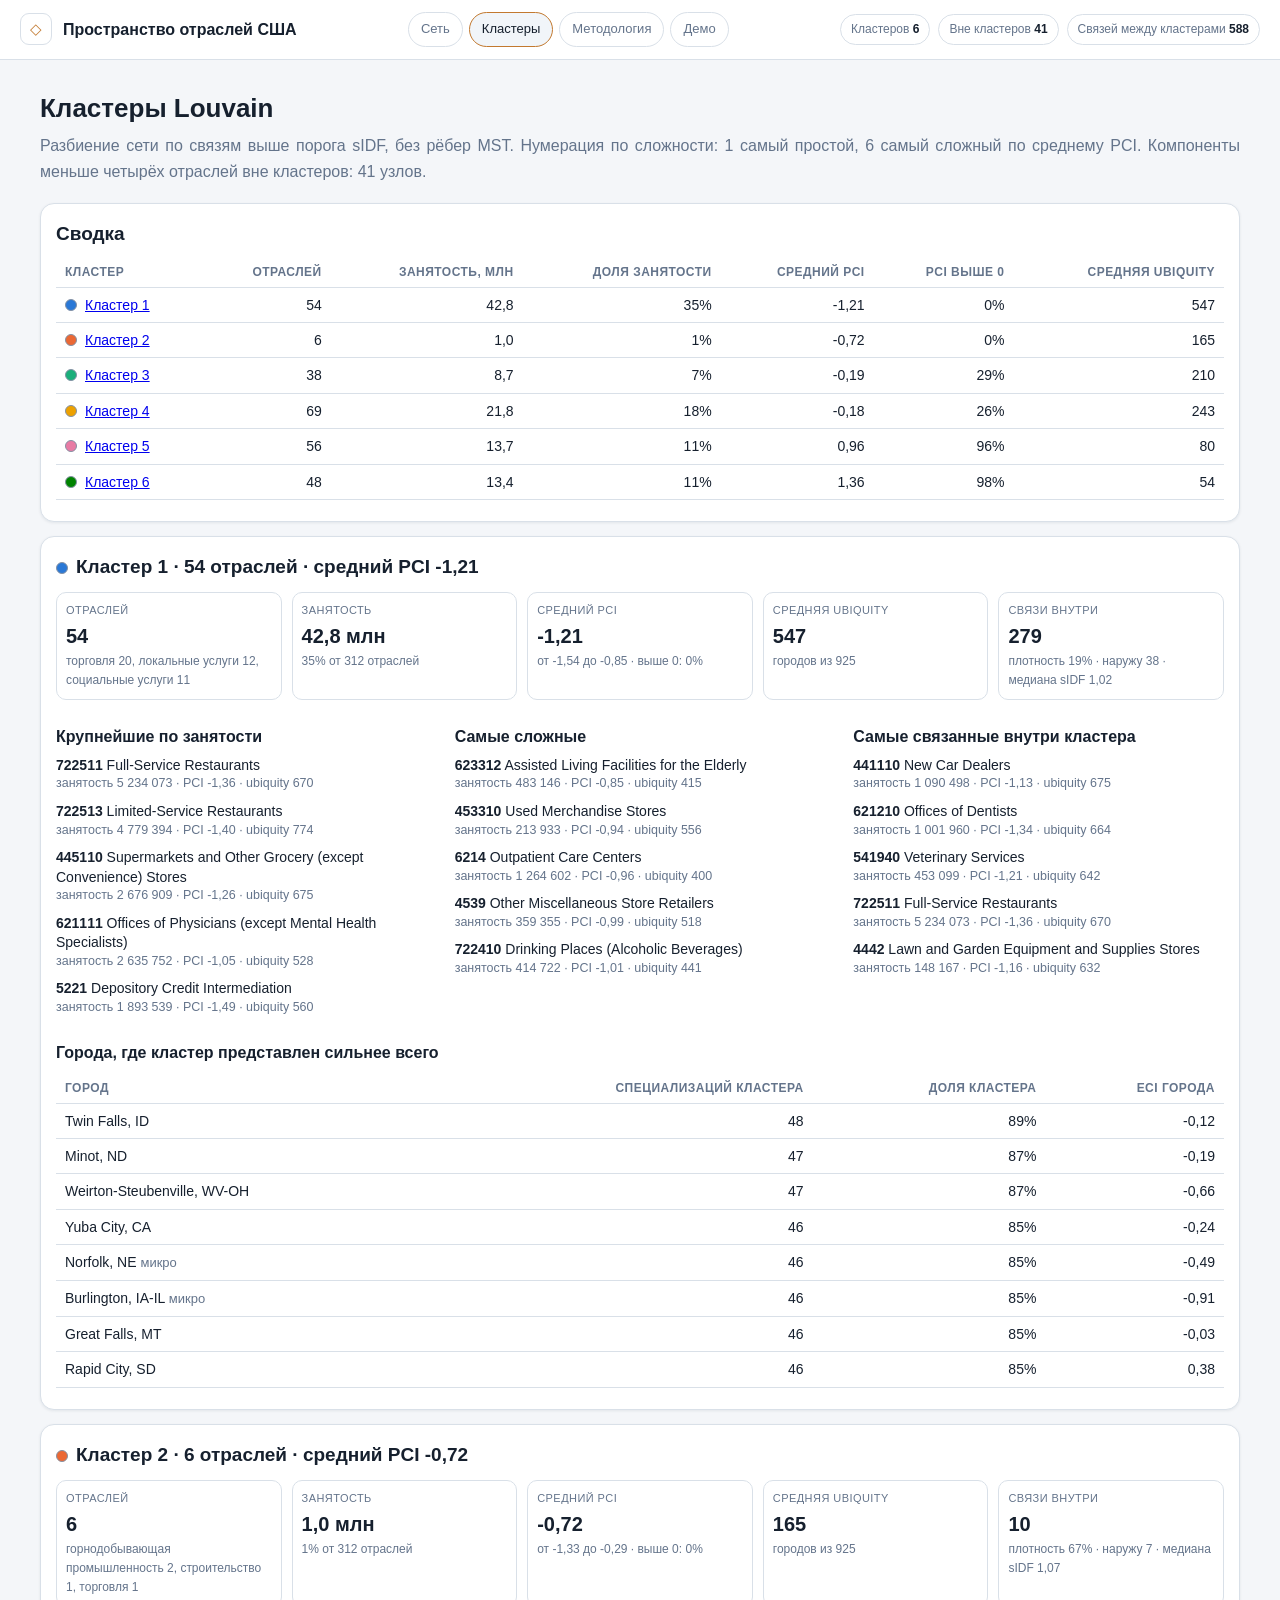
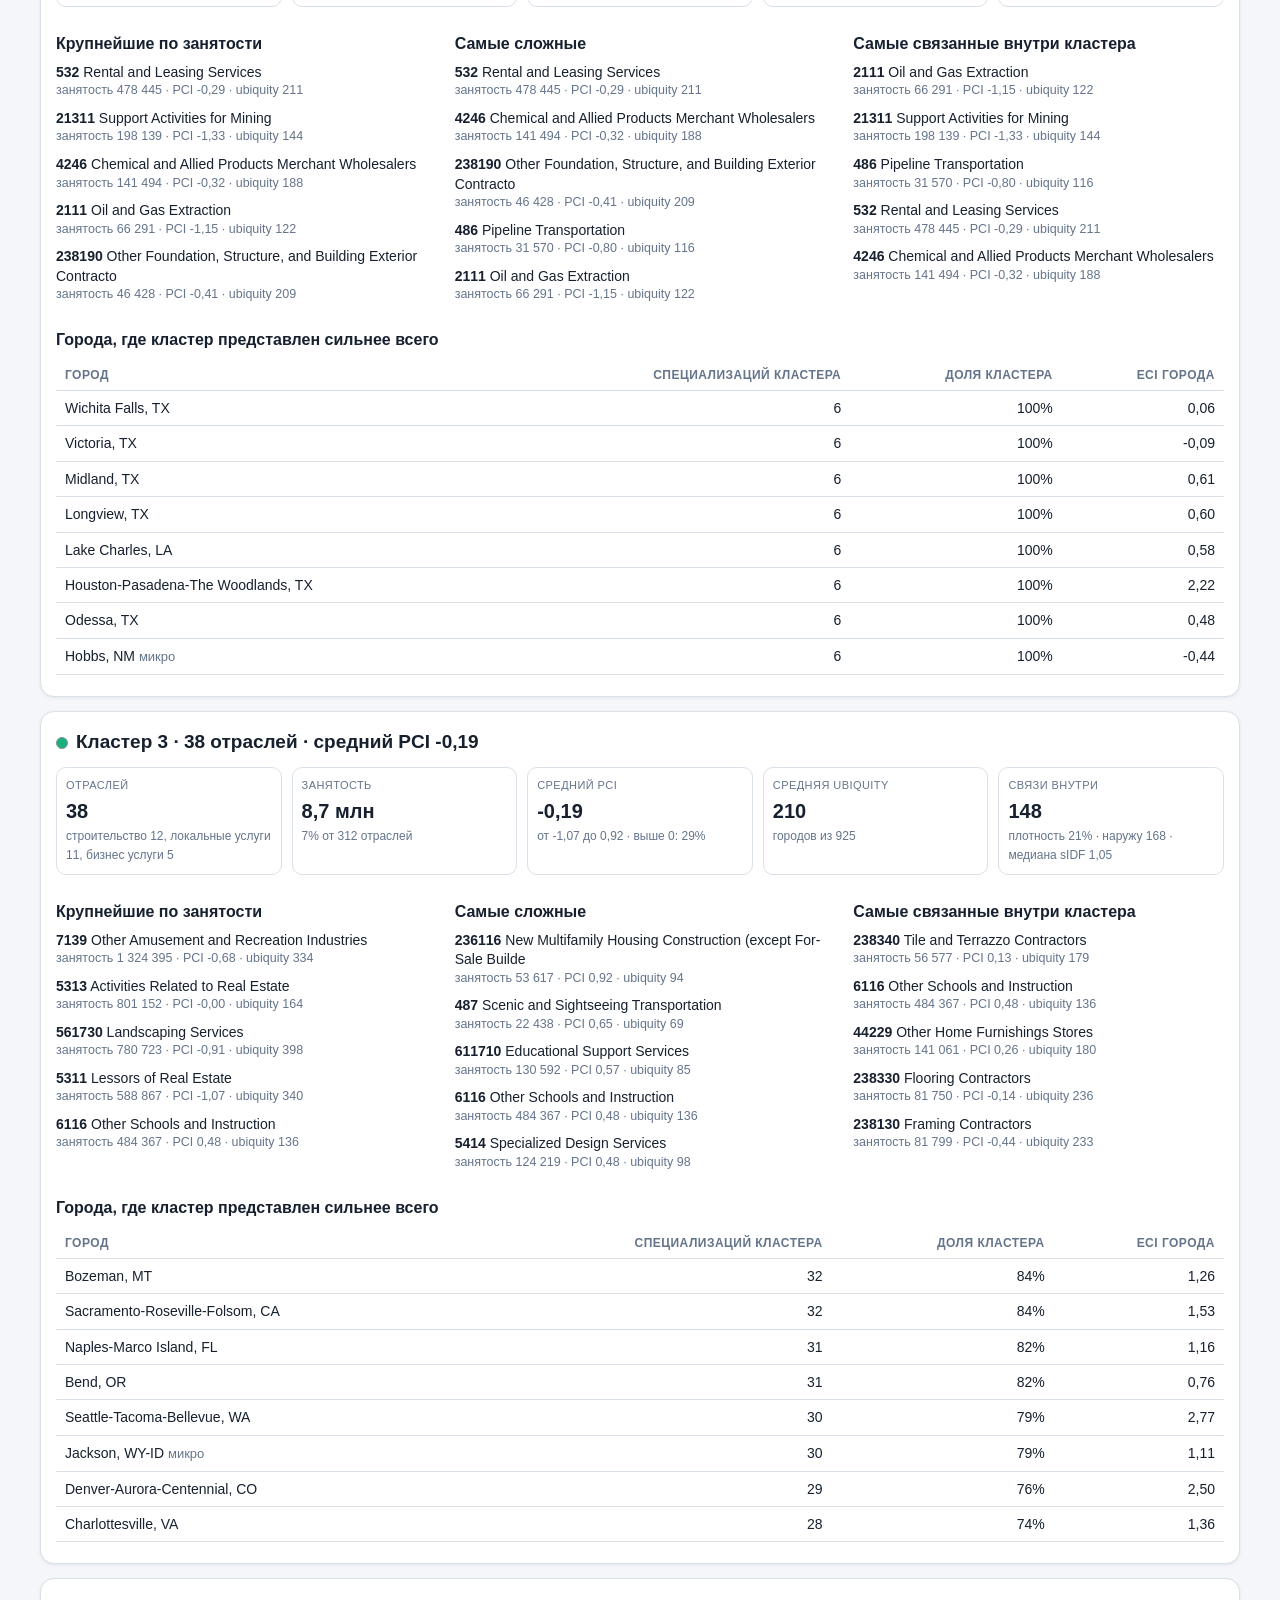
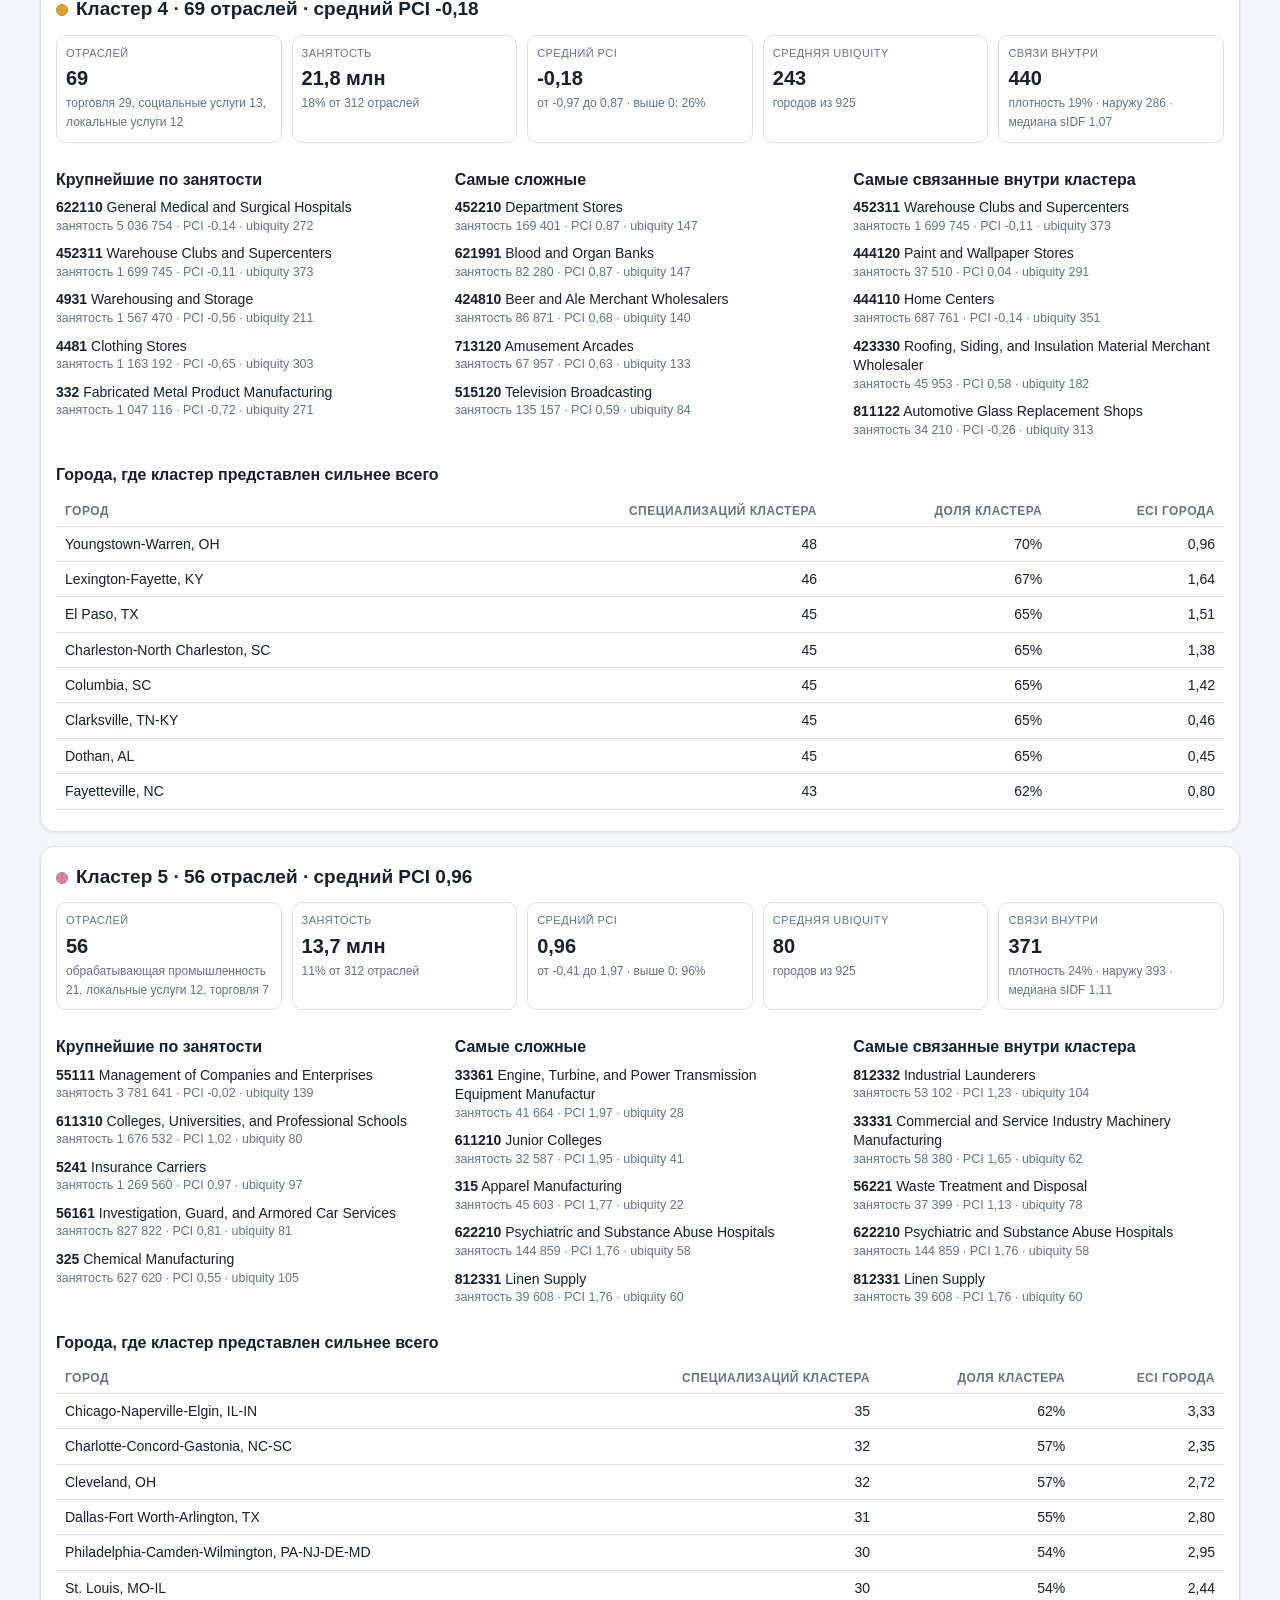
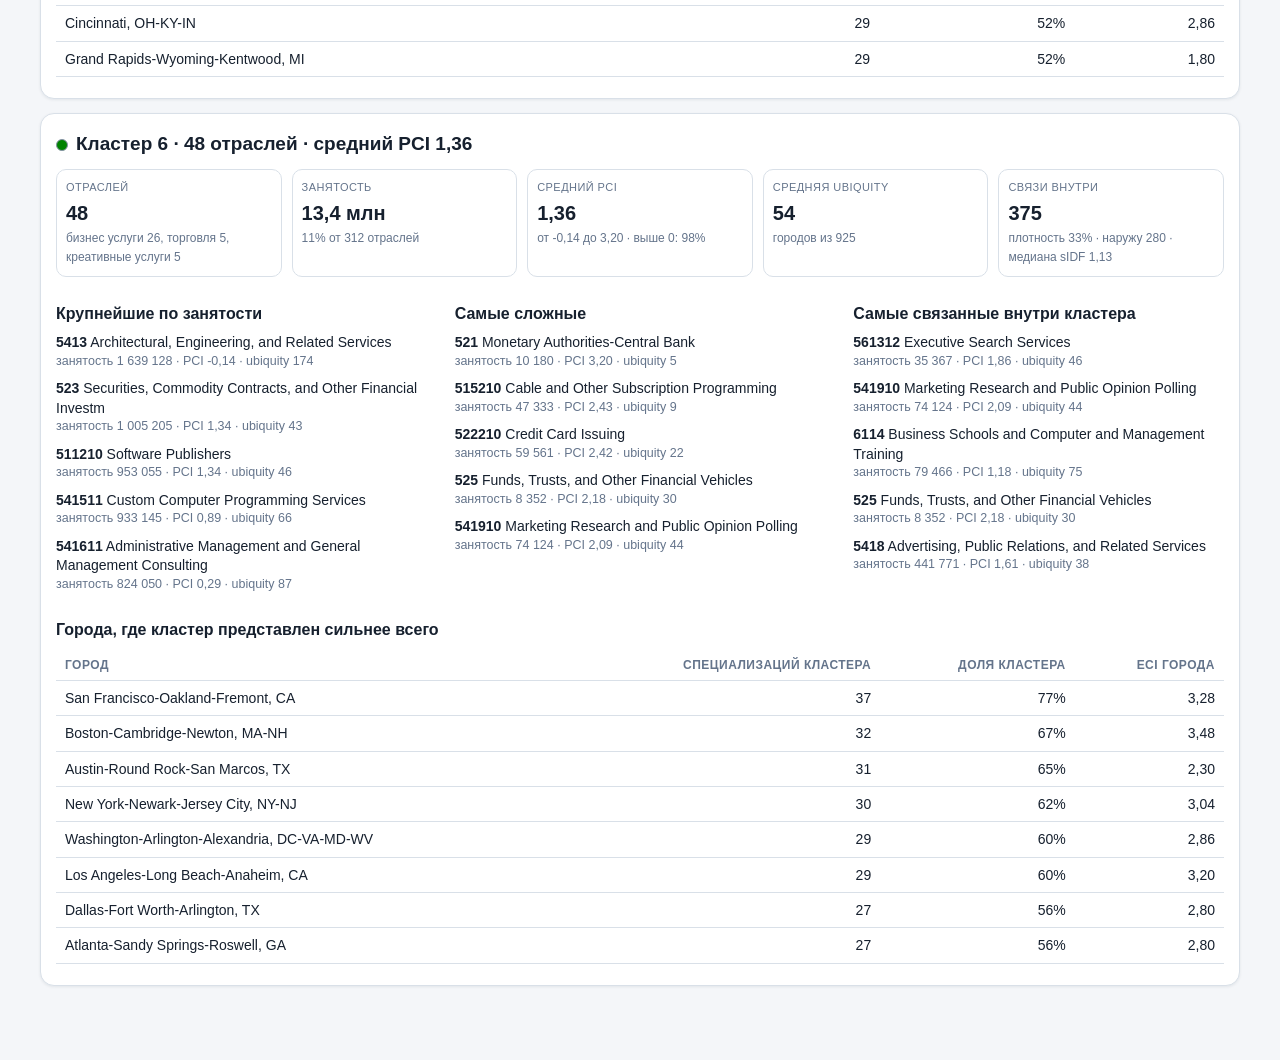
==== clusters.html @ 63492a2c "platform" ====
<!DOCTYPE html>
<html lang="ru"><head><meta charset="utf-8"><meta name="viewport" content="width=device-width,initial-scale=1">
<title>Кластеры · Пространство отраслей США</title><link rel="stylesheet" href="assets/style.css">
<style>.sw{display:inline-block;width:12px;height:12px;border-radius:50%;border:1px solid #8491a4;margin-right:8px;vertical-align:-1px}
.doc{max-width:1240px} .doc .grid3{display:grid;grid-template-columns:1fr 1fr 1fr;gap:28px} .doc td:first-child{white-space:nowrap} .doc ol{list-style:none;margin:4px 0 8px;padding:0} .doc ol li{margin:0 0 9px;font-size:14px;text-align:left;line-height:1.4} .doc ol li .small{display:block;font-size:12.5px} .doc p{max-width:none} .doc table{font-size:14px}
@media(max-width:900px){.doc .grid3{grid-template-columns:1fr}}</style></head>
<body>
<header class="topbar">
  <div class="brand"><div class="brand-mark">&#9671;</div><div><div class="brand-title">Пространство отраслей США</div></div></div>
  <nav class="nav"><a href="index.html">Сеть</a><a href="clusters.html" aria-current="page">Кластеры</a><a href="methods.html">Методология</a><a href="demo.html">Демо</a></nav>
  <div class="chips"><span class="chip">Кластеров <b>6</b></span><span class="chip">Вне кластеров <b>41</b></span><span class="chip">Связей между кластерами <b>588</b></span></div>
</header>
<main class="doc">
<h1>Кластеры Louvain</h1>
<p class="lead">Разбиение сети по связям выше порога sIDF, без рёбер MST. Нумерация по сложности: 1 самый простой, 6 самый сложный по среднему PCI. Компоненты меньше четырёх отраслей вне кластеров: 41 узлов.</p>
<section class="card"><h2>Сводка</h2><table><tr><th>Кластер</th><th class="num">Отраслей</th><th class="num">Занятость, млн</th><th class="num">Доля занятости</th><th class="num">Средний PCI</th><th class="num">PCI выше 0</th><th class="num">Средняя ubiquity</th></tr><tr><td><i class="sw" style="background:#2a78d6"></i><a href="#c1">Кластер 1</a></td><td class="num">54</td><td class="num">42,8</td><td class="num">35%</td><td class="num">-1,21</td><td class="num">0%</td><td class="num">547</td></tr><tr><td><i class="sw" style="background:#eb6834"></i><a href="#c2">Кластер 2</a></td><td class="num">6</td><td class="num">1,0</td><td class="num">1%</td><td class="num">-0,72</td><td class="num">0%</td><td class="num">165</td></tr><tr><td><i class="sw" style="background:#1baf7a"></i><a href="#c3">Кластер 3</a></td><td class="num">38</td><td class="num">8,7</td><td class="num">7%</td><td class="num">-0,19</td><td class="num">29%</td><td class="num">210</td></tr><tr><td><i class="sw" style="background:#eda100"></i><a href="#c4">Кластер 4</a></td><td class="num">69</td><td class="num">21,8</td><td class="num">18%</td><td class="num">-0,18</td><td class="num">26%</td><td class="num">243</td></tr><tr><td><i class="sw" style="background:#e87ba4"></i><a href="#c5">Кластер 5</a></td><td class="num">56</td><td class="num">13,7</td><td class="num">11%</td><td class="num">0,96</td><td class="num">96%</td><td class="num">80</td></tr><tr><td><i class="sw" style="background:#008300"></i><a href="#c6">Кластер 6</a></td><td class="num">48</td><td class="num">13,4</td><td class="num">11%</td><td class="num">1,36</td><td class="num">98%</td><td class="num">54</td></tr></table>
</section>
<section class="card" id="c1">
<h2><i class="sw" style="background:#2a78d6"></i>Кластер 1 · 54 отраслей · средний PCI -1,21</h2>
<div class="metric-grid">
  <div class="metric"><div class="metric-label">Отраслей</div><div class="metric-value">54</div><div class="metric-sub">торговля 20, локальные услуги 12, социальные услуги 11</div></div>
  <div class="metric"><div class="metric-label">Занятость</div><div class="metric-value">42,8 млн</div><div class="metric-sub">35% от 312 отраслей</div></div>
  <div class="metric"><div class="metric-label">Средний PCI</div><div class="metric-value">-1,21</div><div class="metric-sub">от -1,54 до -0,85 · выше 0: 0%</div></div>
  <div class="metric"><div class="metric-label">Средняя ubiquity</div><div class="metric-value">547</div><div class="metric-sub">городов из 925</div></div>
  <div class="metric"><div class="metric-label">Связи внутри</div><div class="metric-value">279</div><div class="metric-sub">плотность 19% · наружу 38 · медиана sIDF 1,02</div></div>
</div>
<div class="grid3">
  <div><h3>Крупнейшие по занятости</h3><ol><li><b>722511</b> Full-Service Restaurants<span class="small">занятость 5 234 073 · PCI -1,36 · ubiquity 670</span></li><li><b>722513</b> Limited-Service Restaurants<span class="small">занятость 4 779 394 · PCI -1,40 · ubiquity 774</span></li><li><b>445110</b> Supermarkets and Other Grocery (except Convenience) Stores<span class="small">занятость 2 676 909 · PCI -1,26 · ubiquity 675</span></li><li><b>621111</b> Offices of Physicians (except Mental Health Specialists)<span class="small">занятость 2 635 752 · PCI -1,05 · ubiquity 528</span></li><li><b>5221</b> Depository Credit Intermediation<span class="small">занятость 1 893 539 · PCI -1,49 · ubiquity 560</span></li></ol></div>
  <div><h3>Самые сложные</h3><ol><li><b>623312</b> Assisted Living Facilities for the Elderly<span class="small">занятость 483 146 · PCI -0,85 · ubiquity 415</span></li><li><b>453310</b> Used Merchandise Stores<span class="small">занятость 213 933 · PCI -0,94 · ubiquity 556</span></li><li><b>6214</b> Outpatient Care Centers<span class="small">занятость 1 264 602 · PCI -0,96 · ubiquity 400</span></li><li><b>4539</b> Other Miscellaneous Store Retailers<span class="small">занятость 359 355 · PCI -0,99 · ubiquity 518</span></li><li><b>722410</b> Drinking Places (Alcoholic Beverages)<span class="small">занятость 414 722 · PCI -1,01 · ubiquity 441</span></li></ol></div>
  <div><h3>Самые связанные внутри кластера</h3><ol><li><b>441110</b> New Car Dealers<span class="small">занятость 1 090 498 · PCI -1,13 · ubiquity 675</span></li><li><b>621210</b> Offices of Dentists<span class="small">занятость 1 001 960 · PCI -1,34 · ubiquity 664</span></li><li><b>541940</b> Veterinary Services<span class="small">занятость 453 099 · PCI -1,21 · ubiquity 642</span></li><li><b>722511</b> Full-Service Restaurants<span class="small">занятость 5 234 073 · PCI -1,36 · ubiquity 670</span></li><li><b>4442</b> Lawn and Garden Equipment and Supplies Stores<span class="small">занятость 148 167 · PCI -1,16 · ubiquity 632</span></li></ol></div>
</div>
<h3>Города, где кластер представлен сильнее всего</h3>
<table><tr><th>Город</th><th class="num">Специализаций кластера</th><th class="num">Доля кластера</th><th class="num">ECI города</th></tr>
<tr><td>Twin Falls, ID</td><td class="num">48</td><td class="num">89%</td><td class="num">-0,12</td></tr><tr><td>Minot, ND</td><td class="num">47</td><td class="num">87%</td><td class="num">-0,19</td></tr><tr><td>Weirton-Steubenville, WV-OH</td><td class="num">47</td><td class="num">87%</td><td class="num">-0,66</td></tr><tr><td>Yuba City, CA</td><td class="num">46</td><td class="num">85%</td><td class="num">-0,24</td></tr><tr><td>Norfolk, NE <span class=small>микро</span></td><td class="num">46</td><td class="num">85%</td><td class="num">-0,49</td></tr><tr><td>Burlington, IA-IL <span class=small>микро</span></td><td class="num">46</td><td class="num">85%</td><td class="num">-0,91</td></tr><tr><td>Great Falls, MT</td><td class="num">46</td><td class="num">85%</td><td class="num">-0,03</td></tr><tr><td>Rapid City, SD</td><td class="num">46</td><td class="num">85%</td><td class="num">0,38</td></tr>
</table>
</section><section class="card" id="c2">
<h2><i class="sw" style="background:#eb6834"></i>Кластер 2 · 6 отраслей · средний PCI -0,72</h2>
<div class="metric-grid">
  <div class="metric"><div class="metric-label">Отраслей</div><div class="metric-value">6</div><div class="metric-sub">горнодобывающая промышленность 2, строительство 1, торговля 1</div></div>
  <div class="metric"><div class="metric-label">Занятость</div><div class="metric-value">1,0 млн</div><div class="metric-sub">1% от 312 отраслей</div></div>
  <div class="metric"><div class="metric-label">Средний PCI</div><div class="metric-value">-0,72</div><div class="metric-sub">от -1,33 до -0,29 · выше 0: 0%</div></div>
  <div class="metric"><div class="metric-label">Средняя ubiquity</div><div class="metric-value">165</div><div class="metric-sub">городов из 925</div></div>
  <div class="metric"><div class="metric-label">Связи внутри</div><div class="metric-value">10</div><div class="metric-sub">плотность 67% · наружу 7 · медиана sIDF 1,07</div></div>
</div>
<div class="grid3">
  <div><h3>Крупнейшие по занятости</h3><ol><li><b>532</b> Rental and Leasing Services<span class="small">занятость 478 445 · PCI -0,29 · ubiquity 211</span></li><li><b>21311</b> Support Activities for Mining<span class="small">занятость 198 139 · PCI -1,33 · ubiquity 144</span></li><li><b>4246</b> Chemical and Allied Products Merchant Wholesalers<span class="small">занятость 141 494 · PCI -0,32 · ubiquity 188</span></li><li><b>2111</b> Oil and Gas Extraction<span class="small">занятость 66 291 · PCI -1,15 · ubiquity 122</span></li><li><b>238190</b> Other Foundation, Structure, and Building Exterior Contracto<span class="small">занятость 46 428 · PCI -0,41 · ubiquity 209</span></li></ol></div>
  <div><h3>Самые сложные</h3><ol><li><b>532</b> Rental and Leasing Services<span class="small">занятость 478 445 · PCI -0,29 · ubiquity 211</span></li><li><b>4246</b> Chemical and Allied Products Merchant Wholesalers<span class="small">занятость 141 494 · PCI -0,32 · ubiquity 188</span></li><li><b>238190</b> Other Foundation, Structure, and Building Exterior Contracto<span class="small">занятость 46 428 · PCI -0,41 · ubiquity 209</span></li><li><b>486</b> Pipeline Transportation<span class="small">занятость 31 570 · PCI -0,80 · ubiquity 116</span></li><li><b>2111</b> Oil and Gas Extraction<span class="small">занятость 66 291 · PCI -1,15 · ubiquity 122</span></li></ol></div>
  <div><h3>Самые связанные внутри кластера</h3><ol><li><b>2111</b> Oil and Gas Extraction<span class="small">занятость 66 291 · PCI -1,15 · ubiquity 122</span></li><li><b>21311</b> Support Activities for Mining<span class="small">занятость 198 139 · PCI -1,33 · ubiquity 144</span></li><li><b>486</b> Pipeline Transportation<span class="small">занятость 31 570 · PCI -0,80 · ubiquity 116</span></li><li><b>532</b> Rental and Leasing Services<span class="small">занятость 478 445 · PCI -0,29 · ubiquity 211</span></li><li><b>4246</b> Chemical and Allied Products Merchant Wholesalers<span class="small">занятость 141 494 · PCI -0,32 · ubiquity 188</span></li></ol></div>
</div>
<h3>Города, где кластер представлен сильнее всего</h3>
<table><tr><th>Город</th><th class="num">Специализаций кластера</th><th class="num">Доля кластера</th><th class="num">ECI города</th></tr>
<tr><td>Wichita Falls, TX</td><td class="num">6</td><td class="num">100%</td><td class="num">0,06</td></tr><tr><td>Victoria, TX</td><td class="num">6</td><td class="num">100%</td><td class="num">-0,09</td></tr><tr><td>Midland, TX</td><td class="num">6</td><td class="num">100%</td><td class="num">0,61</td></tr><tr><td>Longview, TX</td><td class="num">6</td><td class="num">100%</td><td class="num">0,60</td></tr><tr><td>Lake Charles, LA</td><td class="num">6</td><td class="num">100%</td><td class="num">0,58</td></tr><tr><td>Houston-Pasadena-The Woodlands, TX</td><td class="num">6</td><td class="num">100%</td><td class="num">2,22</td></tr><tr><td>Odessa, TX</td><td class="num">6</td><td class="num">100%</td><td class="num">0,48</td></tr><tr><td>Hobbs, NM <span class=small>микро</span></td><td class="num">6</td><td class="num">100%</td><td class="num">-0,44</td></tr>
</table>
</section><section class="card" id="c3">
<h2><i class="sw" style="background:#1baf7a"></i>Кластер 3 · 38 отраслей · средний PCI -0,19</h2>
<div class="metric-grid">
  <div class="metric"><div class="metric-label">Отраслей</div><div class="metric-value">38</div><div class="metric-sub">строительство 12, локальные услуги 11, бизнес услуги 5</div></div>
  <div class="metric"><div class="metric-label">Занятость</div><div class="metric-value">8,7 млн</div><div class="metric-sub">7% от 312 отраслей</div></div>
  <div class="metric"><div class="metric-label">Средний PCI</div><div class="metric-value">-0,19</div><div class="metric-sub">от -1,07 до 0,92 · выше 0: 29%</div></div>
  <div class="metric"><div class="metric-label">Средняя ubiquity</div><div class="metric-value">210</div><div class="metric-sub">городов из 925</div></div>
  <div class="metric"><div class="metric-label">Связи внутри</div><div class="metric-value">148</div><div class="metric-sub">плотность 21% · наружу 168 · медиана sIDF 1,05</div></div>
</div>
<div class="grid3">
  <div><h3>Крупнейшие по занятости</h3><ol><li><b>7139</b> Other Amusement and Recreation Industries<span class="small">занятость 1 324 395 · PCI -0,68 · ubiquity 334</span></li><li><b>5313</b> Activities Related to Real Estate<span class="small">занятость 801 152 · PCI -0,00 · ubiquity 164</span></li><li><b>561730</b> Landscaping Services<span class="small">занятость 780 723 · PCI -0,91 · ubiquity 398</span></li><li><b>5311</b> Lessors of Real Estate<span class="small">занятость 588 867 · PCI -1,07 · ubiquity 340</span></li><li><b>6116</b> Other Schools and Instruction<span class="small">занятость 484 367 · PCI 0,48 · ubiquity 136</span></li></ol></div>
  <div><h3>Самые сложные</h3><ol><li><b>236116</b> New Multifamily Housing Construction (except For-Sale Builde<span class="small">занятость 53 617 · PCI 0,92 · ubiquity 94</span></li><li><b>487</b> Scenic and Sightseeing Transportation<span class="small">занятость 22 438 · PCI 0,65 · ubiquity 69</span></li><li><b>611710</b> Educational Support Services<span class="small">занятость 130 592 · PCI 0,57 · ubiquity 85</span></li><li><b>6116</b> Other Schools and Instruction<span class="small">занятость 484 367 · PCI 0,48 · ubiquity 136</span></li><li><b>5414</b> Specialized Design Services<span class="small">занятость 124 219 · PCI 0,48 · ubiquity 98</span></li></ol></div>
  <div><h3>Самые связанные внутри кластера</h3><ol><li><b>238340</b> Tile and Terrazzo Contractors<span class="small">занятость 56 577 · PCI 0,13 · ubiquity 179</span></li><li><b>6116</b> Other Schools and Instruction<span class="small">занятость 484 367 · PCI 0,48 · ubiquity 136</span></li><li><b>44229</b> Other Home Furnishings Stores<span class="small">занятость 141 061 · PCI 0,26 · ubiquity 180</span></li><li><b>238330</b> Flooring Contractors<span class="small">занятость 81 750 · PCI -0,14 · ubiquity 236</span></li><li><b>238130</b> Framing Contractors<span class="small">занятость 81 799 · PCI -0,44 · ubiquity 233</span></li></ol></div>
</div>
<h3>Города, где кластер представлен сильнее всего</h3>
<table><tr><th>Город</th><th class="num">Специализаций кластера</th><th class="num">Доля кластера</th><th class="num">ECI города</th></tr>
<tr><td>Bozeman, MT</td><td class="num">32</td><td class="num">84%</td><td class="num">1,26</td></tr><tr><td>Sacramento-Roseville-Folsom, CA</td><td class="num">32</td><td class="num">84%</td><td class="num">1,53</td></tr><tr><td>Naples-Marco Island, FL</td><td class="num">31</td><td class="num">82%</td><td class="num">1,16</td></tr><tr><td>Bend, OR</td><td class="num">31</td><td class="num">82%</td><td class="num">0,76</td></tr><tr><td>Seattle-Tacoma-Bellevue, WA</td><td class="num">30</td><td class="num">79%</td><td class="num">2,77</td></tr><tr><td>Jackson, WY-ID <span class=small>микро</span></td><td class="num">30</td><td class="num">79%</td><td class="num">1,11</td></tr><tr><td>Denver-Aurora-Centennial, CO</td><td class="num">29</td><td class="num">76%</td><td class="num">2,50</td></tr><tr><td>Charlottesville, VA</td><td class="num">28</td><td class="num">74%</td><td class="num">1,36</td></tr>
</table>
</section><section class="card" id="c4">
<h2><i class="sw" style="background:#eda100"></i>Кластер 4 · 69 отраслей · средний PCI -0,18</h2>
<div class="metric-grid">
  <div class="metric"><div class="metric-label">Отраслей</div><div class="metric-value">69</div><div class="metric-sub">торговля 29, социальные услуги 13, локальные услуги 12</div></div>
  <div class="metric"><div class="metric-label">Занятость</div><div class="metric-value">21,8 млн</div><div class="metric-sub">18% от 312 отраслей</div></div>
  <div class="metric"><div class="metric-label">Средний PCI</div><div class="metric-value">-0,18</div><div class="metric-sub">от -0,97 до 0,87 · выше 0: 26%</div></div>
  <div class="metric"><div class="metric-label">Средняя ubiquity</div><div class="metric-value">243</div><div class="metric-sub">городов из 925</div></div>
  <div class="metric"><div class="metric-label">Связи внутри</div><div class="metric-value">440</div><div class="metric-sub">плотность 19% · наружу 286 · медиана sIDF 1,07</div></div>
</div>
<div class="grid3">
  <div><h3>Крупнейшие по занятости</h3><ol><li><b>622110</b> General Medical and Surgical Hospitals<span class="small">занятость 5 036 754 · PCI -0,14 · ubiquity 272</span></li><li><b>452311</b> Warehouse Clubs and Supercenters<span class="small">занятость 1 699 745 · PCI -0,11 · ubiquity 373</span></li><li><b>4931</b> Warehousing and Storage<span class="small">занятость 1 567 470 · PCI -0,56 · ubiquity 211</span></li><li><b>4481</b> Clothing Stores<span class="small">занятость 1 163 192 · PCI -0,65 · ubiquity 303</span></li><li><b>332</b> Fabricated Metal Product Manufacturing<span class="small">занятость 1 047 116 · PCI -0,72 · ubiquity 271</span></li></ol></div>
  <div><h3>Самые сложные</h3><ol><li><b>452210</b> Department Stores<span class="small">занятость 169 401 · PCI 0,87 · ubiquity 147</span></li><li><b>621991</b> Blood and Organ Banks<span class="small">занятость 82 280 · PCI 0,87 · ubiquity 147</span></li><li><b>424810</b> Beer and Ale Merchant Wholesalers<span class="small">занятость 86 871 · PCI 0,68 · ubiquity 140</span></li><li><b>713120</b> Amusement Arcades<span class="small">занятость 67 957 · PCI 0,63 · ubiquity 133</span></li><li><b>515120</b> Television Broadcasting<span class="small">занятость 135 157 · PCI 0,59 · ubiquity 84</span></li></ol></div>
  <div><h3>Самые связанные внутри кластера</h3><ol><li><b>452311</b> Warehouse Clubs and Supercenters<span class="small">занятость 1 699 745 · PCI -0,11 · ubiquity 373</span></li><li><b>444120</b> Paint and Wallpaper Stores<span class="small">занятость 37 510 · PCI 0,04 · ubiquity 291</span></li><li><b>444110</b> Home Centers<span class="small">занятость 687 761 · PCI -0,14 · ubiquity 351</span></li><li><b>423330</b> Roofing, Siding, and Insulation Material Merchant Wholesaler<span class="small">занятость 45 953 · PCI 0,58 · ubiquity 182</span></li><li><b>811122</b> Automotive Glass Replacement Shops<span class="small">занятость 34 210 · PCI -0,26 · ubiquity 313</span></li></ol></div>
</div>
<h3>Города, где кластер представлен сильнее всего</h3>
<table><tr><th>Город</th><th class="num">Специализаций кластера</th><th class="num">Доля кластера</th><th class="num">ECI города</th></tr>
<tr><td>Youngstown-Warren, OH</td><td class="num">48</td><td class="num">70%</td><td class="num">0,96</td></tr><tr><td>Lexington-Fayette, KY</td><td class="num">46</td><td class="num">67%</td><td class="num">1,64</td></tr><tr><td>El Paso, TX</td><td class="num">45</td><td class="num">65%</td><td class="num">1,51</td></tr><tr><td>Charleston-North Charleston, SC</td><td class="num">45</td><td class="num">65%</td><td class="num">1,38</td></tr><tr><td>Columbia, SC</td><td class="num">45</td><td class="num">65%</td><td class="num">1,42</td></tr><tr><td>Clarksville, TN-KY</td><td class="num">45</td><td class="num">65%</td><td class="num">0,46</td></tr><tr><td>Dothan, AL</td><td class="num">45</td><td class="num">65%</td><td class="num">0,45</td></tr><tr><td>Fayetteville, NC</td><td class="num">43</td><td class="num">62%</td><td class="num">0,80</td></tr>
</table>
</section><section class="card" id="c5">
<h2><i class="sw" style="background:#e87ba4"></i>Кластер 5 · 56 отраслей · средний PCI 0,96</h2>
<div class="metric-grid">
  <div class="metric"><div class="metric-label">Отраслей</div><div class="metric-value">56</div><div class="metric-sub">обрабатывающая промышленность 21, локальные услуги 12, торговля 7</div></div>
  <div class="metric"><div class="metric-label">Занятость</div><div class="metric-value">13,7 млн</div><div class="metric-sub">11% от 312 отраслей</div></div>
  <div class="metric"><div class="metric-label">Средний PCI</div><div class="metric-value">0,96</div><div class="metric-sub">от -0,41 до 1,97 · выше 0: 96%</div></div>
  <div class="metric"><div class="metric-label">Средняя ubiquity</div><div class="metric-value">80</div><div class="metric-sub">городов из 925</div></div>
  <div class="metric"><div class="metric-label">Связи внутри</div><div class="metric-value">371</div><div class="metric-sub">плотность 24% · наружу 393 · медиана sIDF 1,11</div></div>
</div>
<div class="grid3">
  <div><h3>Крупнейшие по занятости</h3><ol><li><b>55111</b> Management of Companies and Enterprises<span class="small">занятость 3 781 641 · PCI -0,02 · ubiquity 139</span></li><li><b>611310</b> Colleges, Universities, and Professional Schools<span class="small">занятость 1 676 532 · PCI 1,02 · ubiquity 80</span></li><li><b>5241</b> Insurance Carriers<span class="small">занятость 1 269 560 · PCI 0,97 · ubiquity 97</span></li><li><b>56161</b> Investigation, Guard, and Armored Car Services<span class="small">занятость 827 822 · PCI 0,81 · ubiquity 81</span></li><li><b>325</b> Chemical Manufacturing<span class="small">занятость 627 620 · PCI 0,55 · ubiquity 105</span></li></ol></div>
  <div><h3>Самые сложные</h3><ol><li><b>33361</b> Engine, Turbine, and Power Transmission Equipment Manufactur<span class="small">занятость 41 664 · PCI 1,97 · ubiquity 28</span></li><li><b>611210</b> Junior Colleges<span class="small">занятость 32 587 · PCI 1,95 · ubiquity 41</span></li><li><b>315</b> Apparel Manufacturing<span class="small">занятость 45 603 · PCI 1,77 · ubiquity 22</span></li><li><b>622210</b> Psychiatric and Substance Abuse Hospitals<span class="small">занятость 144 859 · PCI 1,76 · ubiquity 58</span></li><li><b>812331</b> Linen Supply<span class="small">занятость 39 608 · PCI 1,76 · ubiquity 60</span></li></ol></div>
  <div><h3>Самые связанные внутри кластера</h3><ol><li><b>812332</b> Industrial Launderers<span class="small">занятость 53 102 · PCI 1,23 · ubiquity 104</span></li><li><b>33331</b> Commercial and Service Industry Machinery Manufacturing<span class="small">занятость 58 380 · PCI 1,65 · ubiquity 62</span></li><li><b>56221</b> Waste Treatment and Disposal<span class="small">занятость 37 399 · PCI 1,13 · ubiquity 78</span></li><li><b>622210</b> Psychiatric and Substance Abuse Hospitals<span class="small">занятость 144 859 · PCI 1,76 · ubiquity 58</span></li><li><b>812331</b> Linen Supply<span class="small">занятость 39 608 · PCI 1,76 · ubiquity 60</span></li></ol></div>
</div>
<h3>Города, где кластер представлен сильнее всего</h3>
<table><tr><th>Город</th><th class="num">Специализаций кластера</th><th class="num">Доля кластера</th><th class="num">ECI города</th></tr>
<tr><td>Chicago-Naperville-Elgin, IL-IN</td><td class="num">35</td><td class="num">62%</td><td class="num">3,33</td></tr><tr><td>Charlotte-Concord-Gastonia, NC-SC</td><td class="num">32</td><td class="num">57%</td><td class="num">2,35</td></tr><tr><td>Cleveland, OH</td><td class="num">32</td><td class="num">57%</td><td class="num">2,72</td></tr><tr><td>Dallas-Fort Worth-Arlington, TX</td><td class="num">31</td><td class="num">55%</td><td class="num">2,80</td></tr><tr><td>Philadelphia-Camden-Wilmington, PA-NJ-DE-MD</td><td class="num">30</td><td class="num">54%</td><td class="num">2,95</td></tr><tr><td>St. Louis, MO-IL</td><td class="num">30</td><td class="num">54%</td><td class="num">2,44</td></tr><tr><td>Cincinnati, OH-KY-IN</td><td class="num">29</td><td class="num">52%</td><td class="num">2,86</td></tr><tr><td>Grand Rapids-Wyoming-Kentwood, MI</td><td class="num">29</td><td class="num">52%</td><td class="num">1,80</td></tr>
</table>
</section><section class="card" id="c6">
<h2><i class="sw" style="background:#008300"></i>Кластер 6 · 48 отраслей · средний PCI 1,36</h2>
<div class="metric-grid">
  <div class="metric"><div class="metric-label">Отраслей</div><div class="metric-value">48</div><div class="metric-sub">бизнес услуги 26, торговля 5, креативные услуги 5</div></div>
  <div class="metric"><div class="metric-label">Занятость</div><div class="metric-value">13,4 млн</div><div class="metric-sub">11% от 312 отраслей</div></div>
  <div class="metric"><div class="metric-label">Средний PCI</div><div class="metric-value">1,36</div><div class="metric-sub">от -0,14 до 3,20 · выше 0: 98%</div></div>
  <div class="metric"><div class="metric-label">Средняя ubiquity</div><div class="metric-value">54</div><div class="metric-sub">городов из 925</div></div>
  <div class="metric"><div class="metric-label">Связи внутри</div><div class="metric-value">375</div><div class="metric-sub">плотность 33% · наружу 280 · медиана sIDF 1,13</div></div>
</div>
<div class="grid3">
  <div><h3>Крупнейшие по занятости</h3><ol><li><b>5413</b> Architectural, Engineering, and Related Services<span class="small">занятость 1 639 128 · PCI -0,14 · ubiquity 174</span></li><li><b>523</b> Securities, Commodity Contracts, and Other Financial Investm<span class="small">занятость 1 005 205 · PCI 1,34 · ubiquity 43</span></li><li><b>511210</b> Software Publishers<span class="small">занятость 953 055 · PCI 1,34 · ubiquity 46</span></li><li><b>541511</b> Custom Computer Programming Services<span class="small">занятость 933 145 · PCI 0,89 · ubiquity 66</span></li><li><b>541611</b> Administrative Management and General Management Consulting <span class="small">занятость 824 050 · PCI 0,29 · ubiquity 87</span></li></ol></div>
  <div><h3>Самые сложные</h3><ol><li><b>521</b> Monetary Authorities-Central Bank<span class="small">занятость 10 180 · PCI 3,20 · ubiquity 5</span></li><li><b>515210</b> Cable and Other Subscription Programming<span class="small">занятость 47 333 · PCI 2,43 · ubiquity 9</span></li><li><b>522210</b> Credit Card Issuing<span class="small">занятость 59 561 · PCI 2,42 · ubiquity 22</span></li><li><b>525</b> Funds, Trusts, and Other Financial Vehicles<span class="small">занятость 8 352 · PCI 2,18 · ubiquity 30</span></li><li><b>541910</b> Marketing Research and Public Opinion Polling<span class="small">занятость 74 124 · PCI 2,09 · ubiquity 44</span></li></ol></div>
  <div><h3>Самые связанные внутри кластера</h3><ol><li><b>561312</b> Executive Search Services<span class="small">занятость 35 367 · PCI 1,86 · ubiquity 46</span></li><li><b>541910</b> Marketing Research and Public Opinion Polling<span class="small">занятость 74 124 · PCI 2,09 · ubiquity 44</span></li><li><b>6114</b> Business Schools and Computer and Management Training<span class="small">занятость 79 466 · PCI 1,18 · ubiquity 75</span></li><li><b>525</b> Funds, Trusts, and Other Financial Vehicles<span class="small">занятость 8 352 · PCI 2,18 · ubiquity 30</span></li><li><b>5418</b> Advertising, Public Relations, and Related Services<span class="small">занятость 441 771 · PCI 1,61 · ubiquity 38</span></li></ol></div>
</div>
<h3>Города, где кластер представлен сильнее всего</h3>
<table><tr><th>Город</th><th class="num">Специализаций кластера</th><th class="num">Доля кластера</th><th class="num">ECI города</th></tr>
<tr><td>San Francisco-Oakland-Fremont, CA</td><td class="num">37</td><td class="num">77%</td><td class="num">3,28</td></tr><tr><td>Boston-Cambridge-Newton, MA-NH</td><td class="num">32</td><td class="num">67%</td><td class="num">3,48</td></tr><tr><td>Austin-Round Rock-San Marcos, TX</td><td class="num">31</td><td class="num">65%</td><td class="num">2,30</td></tr><tr><td>New York-Newark-Jersey City, NY-NJ</td><td class="num">30</td><td class="num">62%</td><td class="num">3,04</td></tr><tr><td>Washington-Arlington-Alexandria, DC-VA-MD-WV</td><td class="num">29</td><td class="num">60%</td><td class="num">2,86</td></tr><tr><td>Los Angeles-Long Beach-Anaheim, CA</td><td class="num">29</td><td class="num">60%</td><td class="num">3,20</td></tr><tr><td>Dallas-Fort Worth-Arlington, TX</td><td class="num">27</td><td class="num">56%</td><td class="num">2,80</td></tr><tr><td>Atlanta-Sandy Springs-Roswell, GA</td><td class="num">27</td><td class="num">56%</td><td class="num">2,80</td></tr>
</table>
</section>
</main></body></html>
---- assets/style.css ----
/* Общие токены платформы: те же, что в «Пространство_ОКЭД3.html» (Атырау). */
:root{--bg:#f4f6f9;--card:#fff;--fg:#16202e;--muted:#64748b;--border:#d9e0e8;--accent:#c2792f;
      --shadow:0 1px 3px rgba(16,32,52,.08)}
*{box-sizing:border-box}
body{margin:0;background:var(--bg);color:var(--fg);font:15px/1.6 -apple-system,Segoe UI,Arial,sans-serif}
.topbar{display:flex;justify-content:space-between;align-items:center;gap:16px;flex-wrap:wrap;
  padding:12px 20px;background:var(--card);border-bottom:1px solid var(--border);position:sticky;top:0;z-index:5}
.brand{display:flex;align-items:center;gap:11px}
.brand-mark{width:32px;height:32px;border-radius:9px;border:1px solid var(--border);display:grid;place-items:center;color:var(--accent)}
.brand-title{font-weight:650;font-size:16px}.brand-sub{font-size:12px;color:var(--muted)}
.nav{display:flex;gap:6px}
.nav a{font-size:13px;padding:6px 12px;border:1px solid var(--border);border-radius:999px;color:var(--muted);text-decoration:none}
.nav a[aria-current=page]{border-color:var(--accent);color:var(--fg);background:#f1f5f9}
.chips{display:flex;gap:8px;flex-wrap:wrap}
.chip{font-size:12px;padding:5px 10px;border:1px solid var(--border);border-radius:999px;color:var(--muted)}
.chip b{color:var(--fg)}
.card{background:var(--card);border:1px solid var(--border);border-radius:14px;padding:15px;box-shadow:var(--shadow);margin-bottom:14px}
.card-title{font-weight:640;margin-bottom:11px;font-size:15px}
.field-hint{font-size:12.5px;color:var(--muted);line-height:1.45}
button{padding:7px 12px;border:1px solid var(--border);border-radius:9px;background:var(--card);color:var(--fg);font:inherit;font-size:13px;cursor:pointer}
button:hover{border-color:var(--accent)}
/* Документ (методология) */
.doc{max-width:960px;margin:0 auto;padding:22px 20px 60px}
.doc h1{font-size:26px;font-weight:650;margin:6px 0 4px}
.doc .lead{color:var(--muted);margin:0 0 18px}
.doc h2{font-size:19px;font-weight:650;margin:0 0 10px}
.doc h3{font-size:16px;font-weight:650;margin:14px 0 6px}
.doc p{margin:9px 0;text-align:justify;font-size:16px;line-height:1.6}
.doc ul{margin:6px 0 8px;padding-left:20px}
.doc li{margin:6px 0;text-align:justify;font-size:16px;line-height:1.6}
.doc table{border-collapse:collapse;width:100%;margin:10px 0 6px;font-size:15px}
.doc th,.doc td{padding:6px 9px;border-bottom:1px solid var(--border);text-align:left;vertical-align:top}
.doc th{font-size:12px;letter-spacing:.04em;text-transform:uppercase;color:var(--muted);font-weight:600}
.doc td.num,.doc th.num{text-align:right;font-variant-numeric:tabular-nums}
.doc td.num{white-space:nowrap}
.doc th{white-space:normal;line-height:1.3}
.doc .card{overflow-x:auto}
.doc td:first-child,.doc th:first-child{text-align:left}
.doc .formula{font-family:ui-monospace,Consolas,monospace;font-size:15px;background:#f1f5f9;border:1px solid var(--border);
  border-radius:9px;padding:9px 12px;margin:8px 0;overflow:auto}
.doc .note{border-left:3px solid var(--accent);padding:6px 12px;margin:10px 0;color:var(--fg);background:#fbf7f2;border-radius:0 9px 9px 0}
.doc .grid2{display:grid;grid-template-columns:1fr 1fr;gap:14px}
.metric-grid{display:grid;grid-template-columns:repeat(auto-fit,minmax(150px,1fr));gap:10px;margin:10px 0}
.metric{border:1px solid var(--border);border-radius:10px;padding:9px}
.metric-label{font-size:11px;text-transform:uppercase;letter-spacing:.04em;color:var(--muted)}
.metric-value{font-size:20px;font-weight:640}
.metric-sub{font-size:12px;color:var(--muted)}
.toc{display:flex;flex-wrap:wrap;gap:6px;margin:0 0 16px}
.toc a{font-size:13px;padding:5px 10px;border:1px solid var(--border);border-radius:999px;color:var(--muted);text-decoration:none;background:var(--card)}
.toc a:hover{border-color:var(--accent);color:var(--fg)}
.pass{color:#1a7f4b;font-weight:600}.fail{color:#b3261e;font-weight:600}
.small{font-size:13px;color:var(--muted)}
@media(max-width:800px){.doc .grid2{grid-template-columns:1fr}}

.doc.methods td,.doc.methods th,.doc.methods td.num,.doc.methods th.num,.doc.methods td:first-child,.doc.methods th:first-child{text-align:center}
.doc.methods table.narrow{table-layout:fixed}
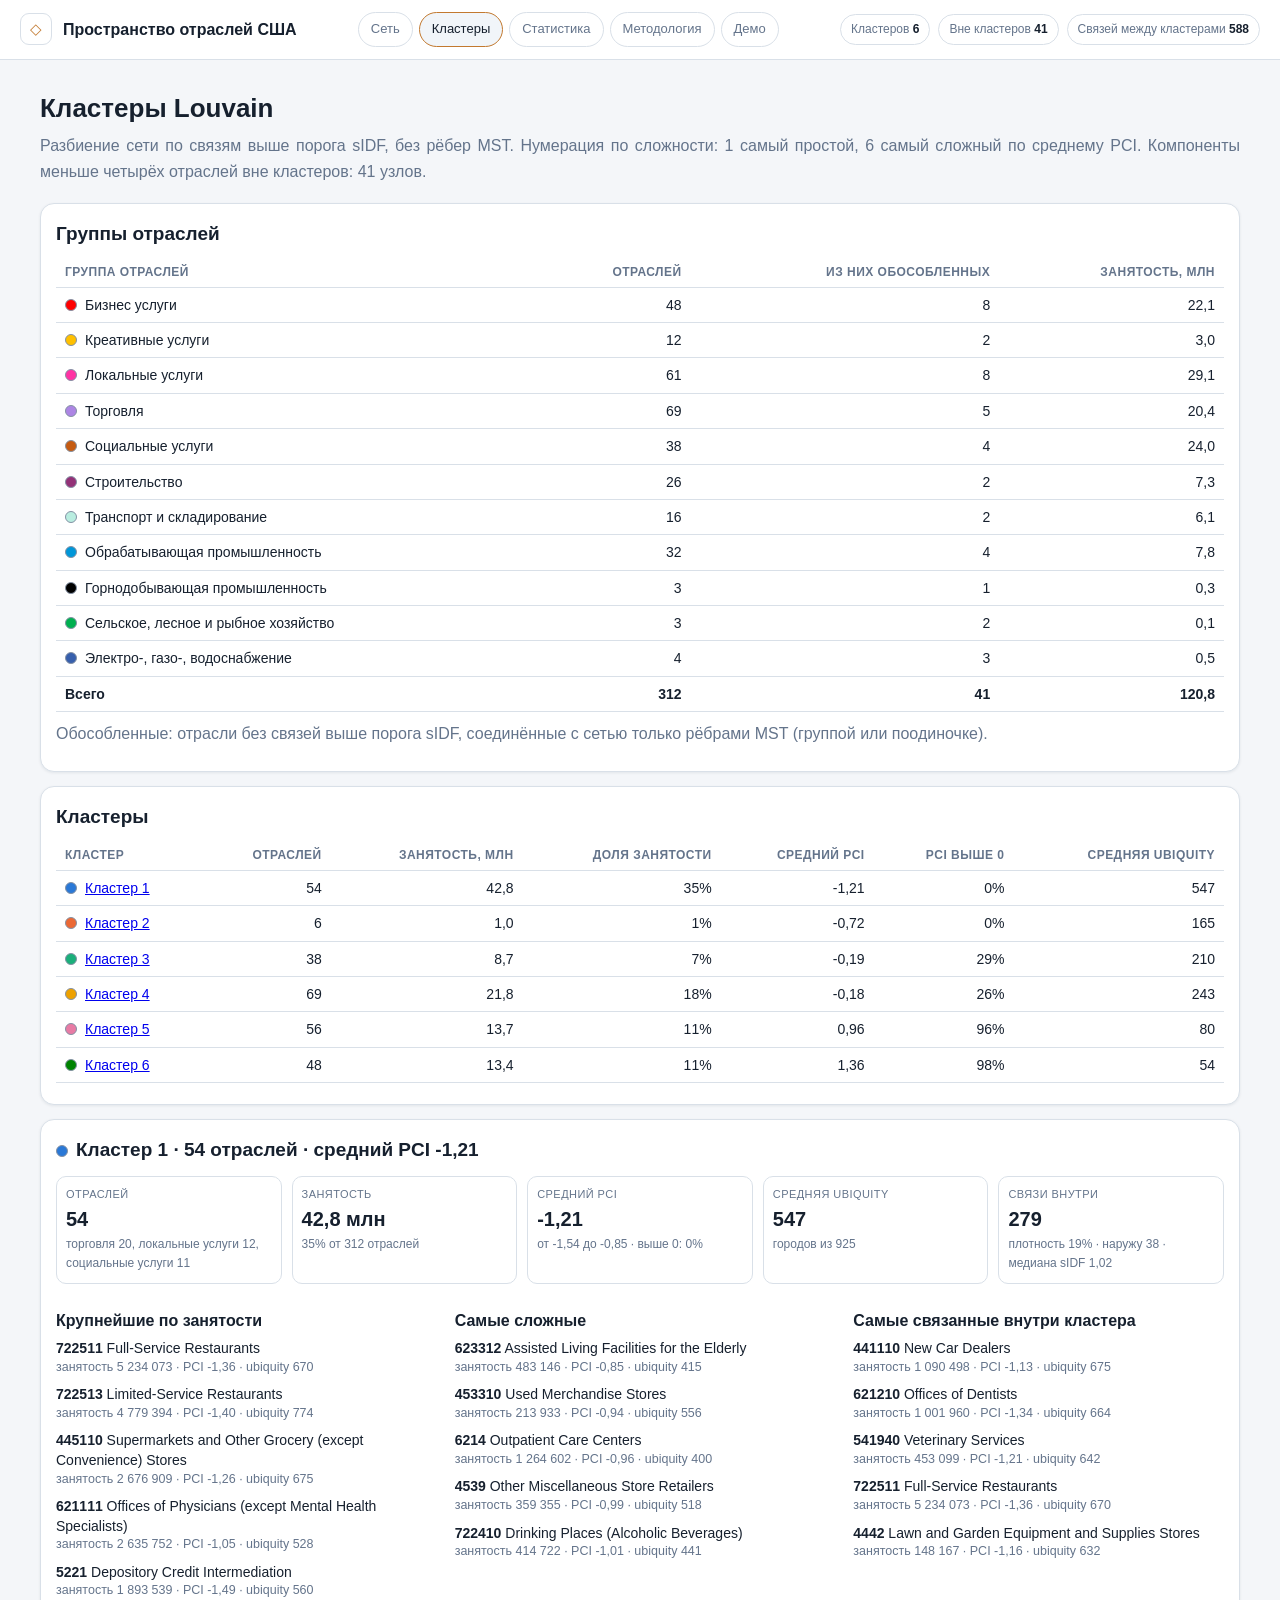
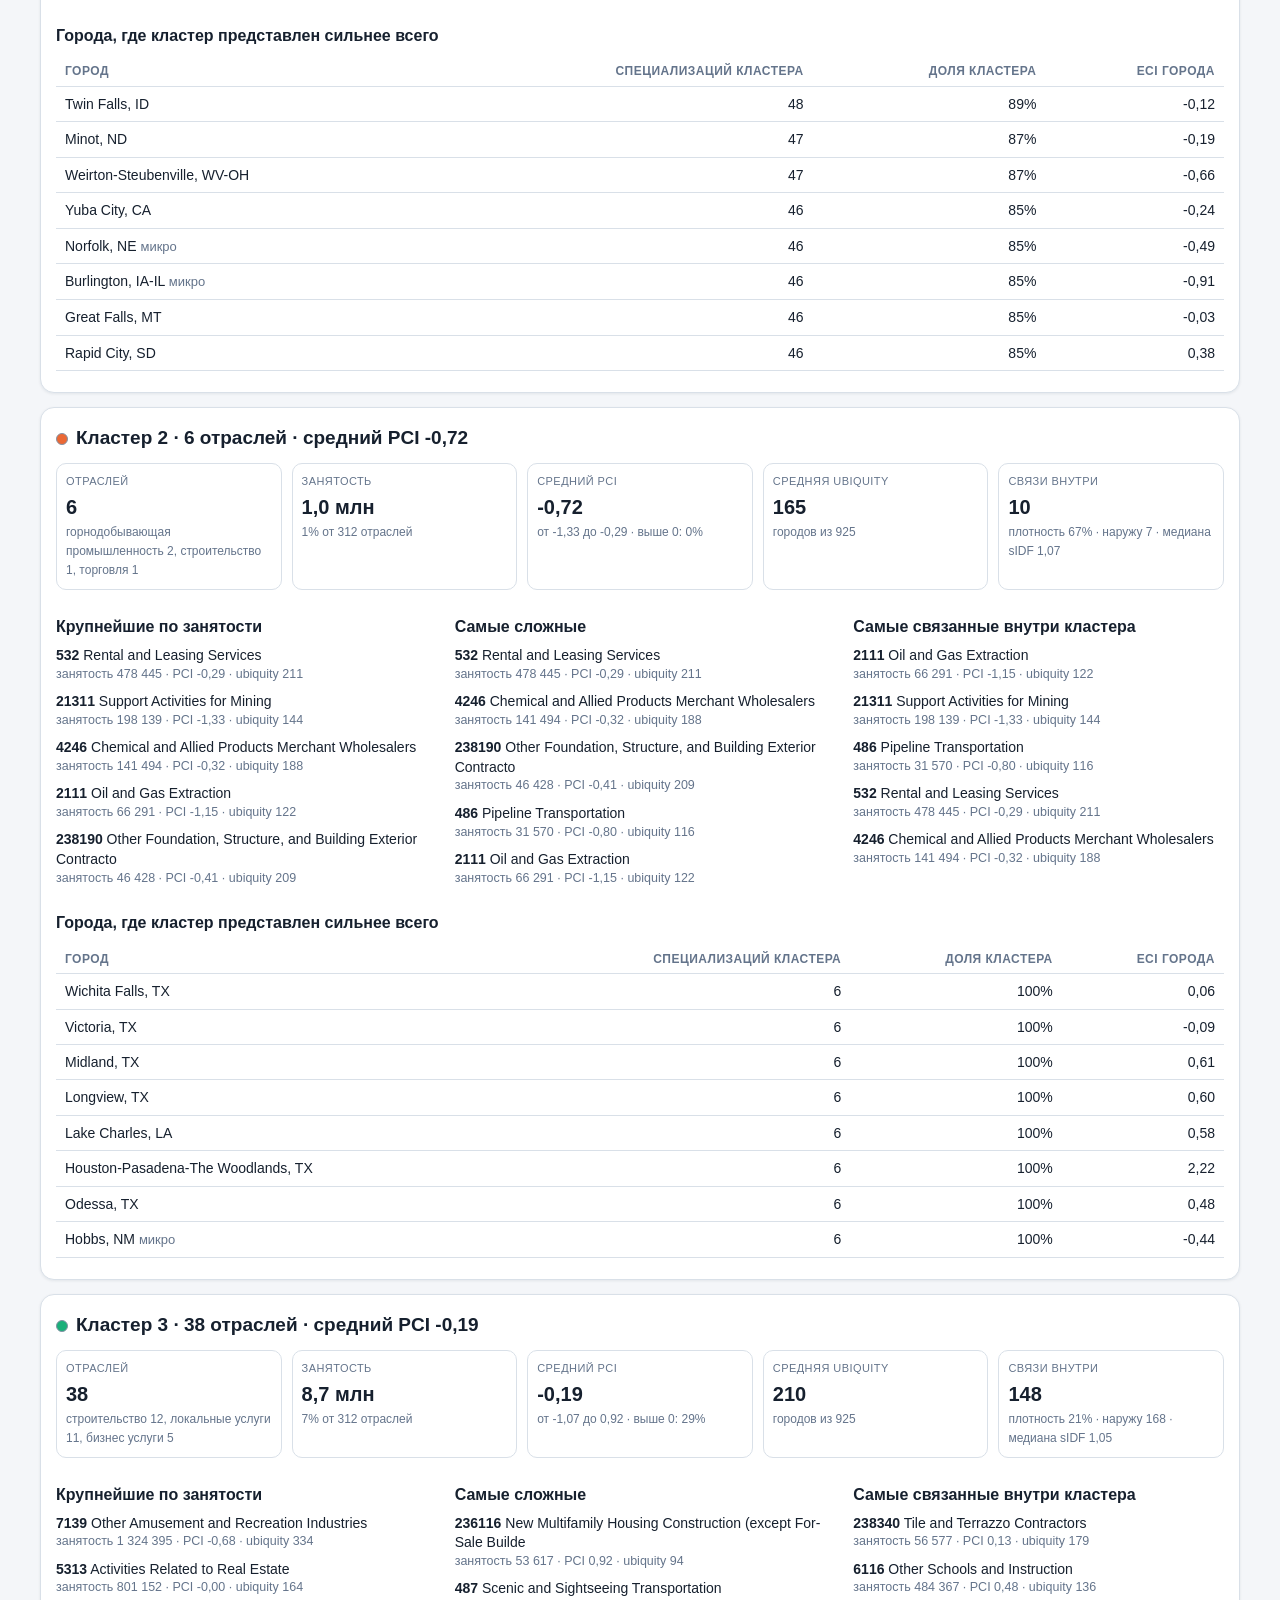
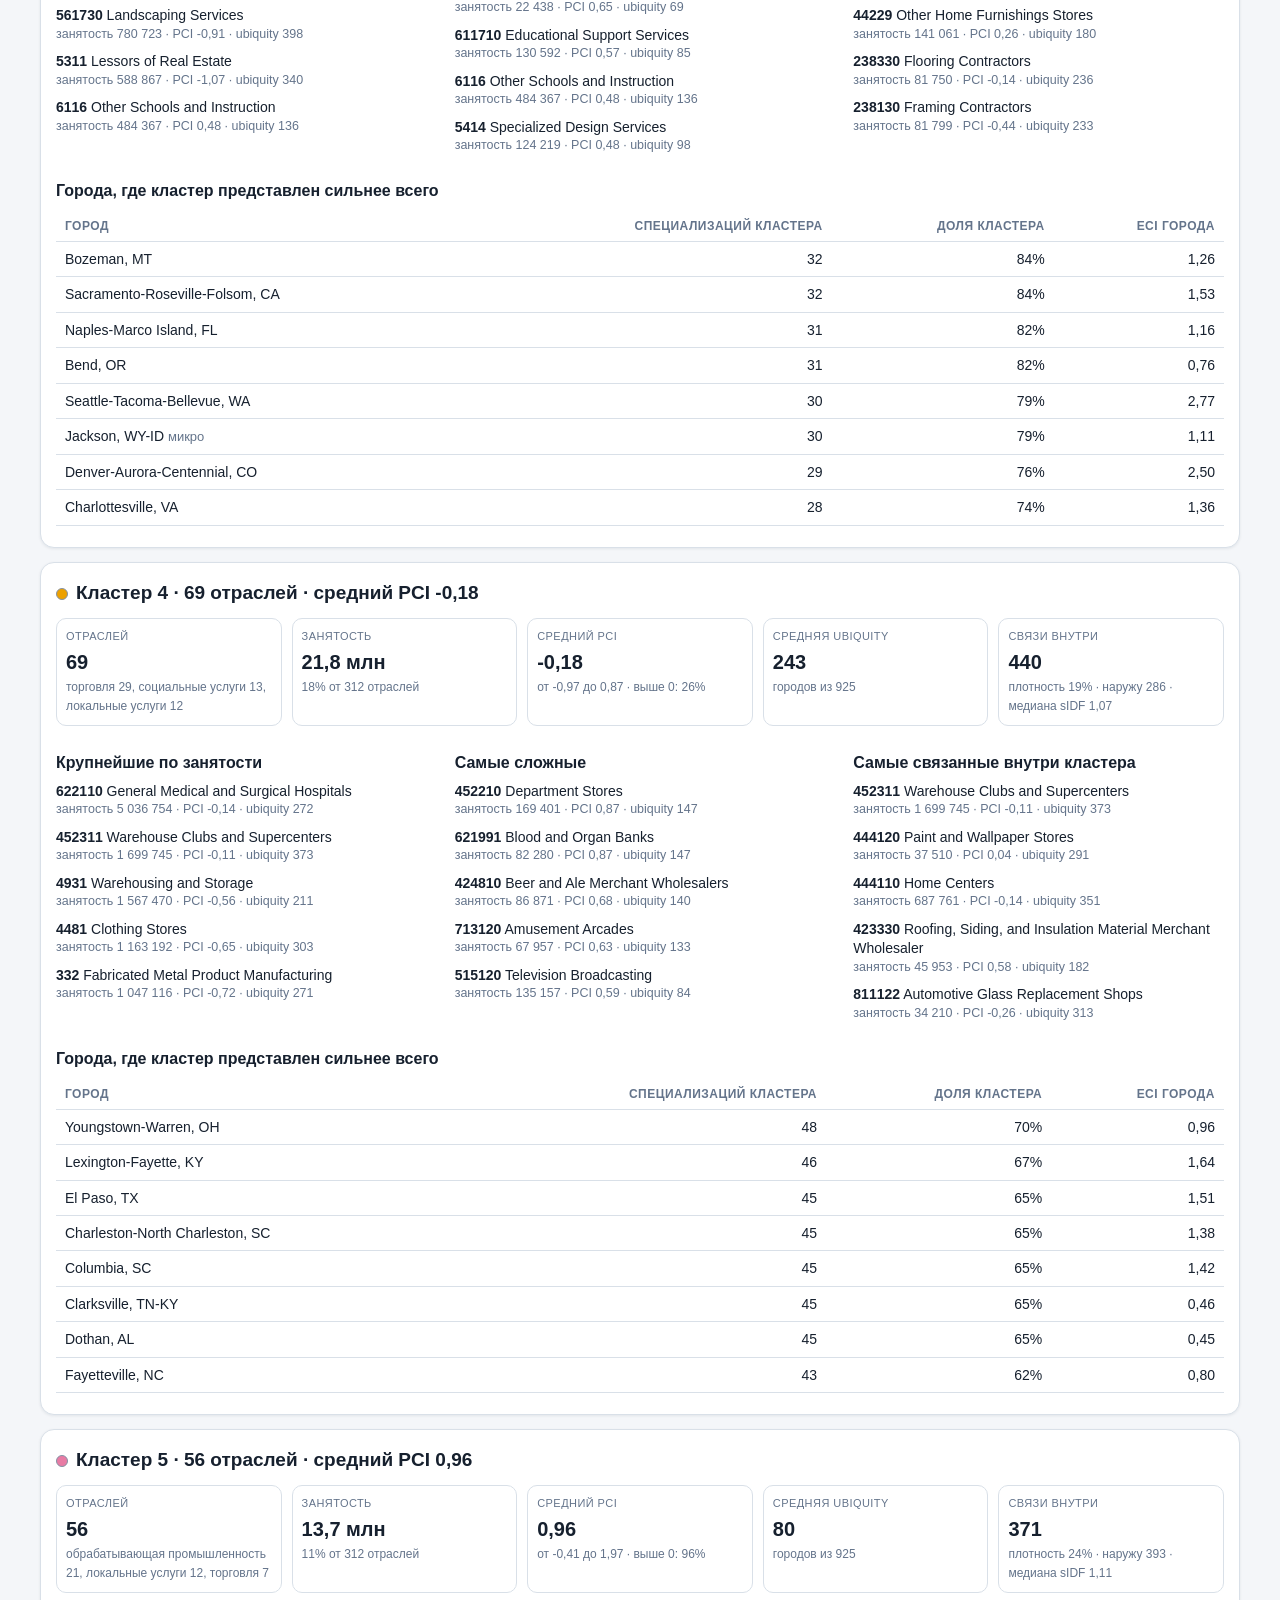
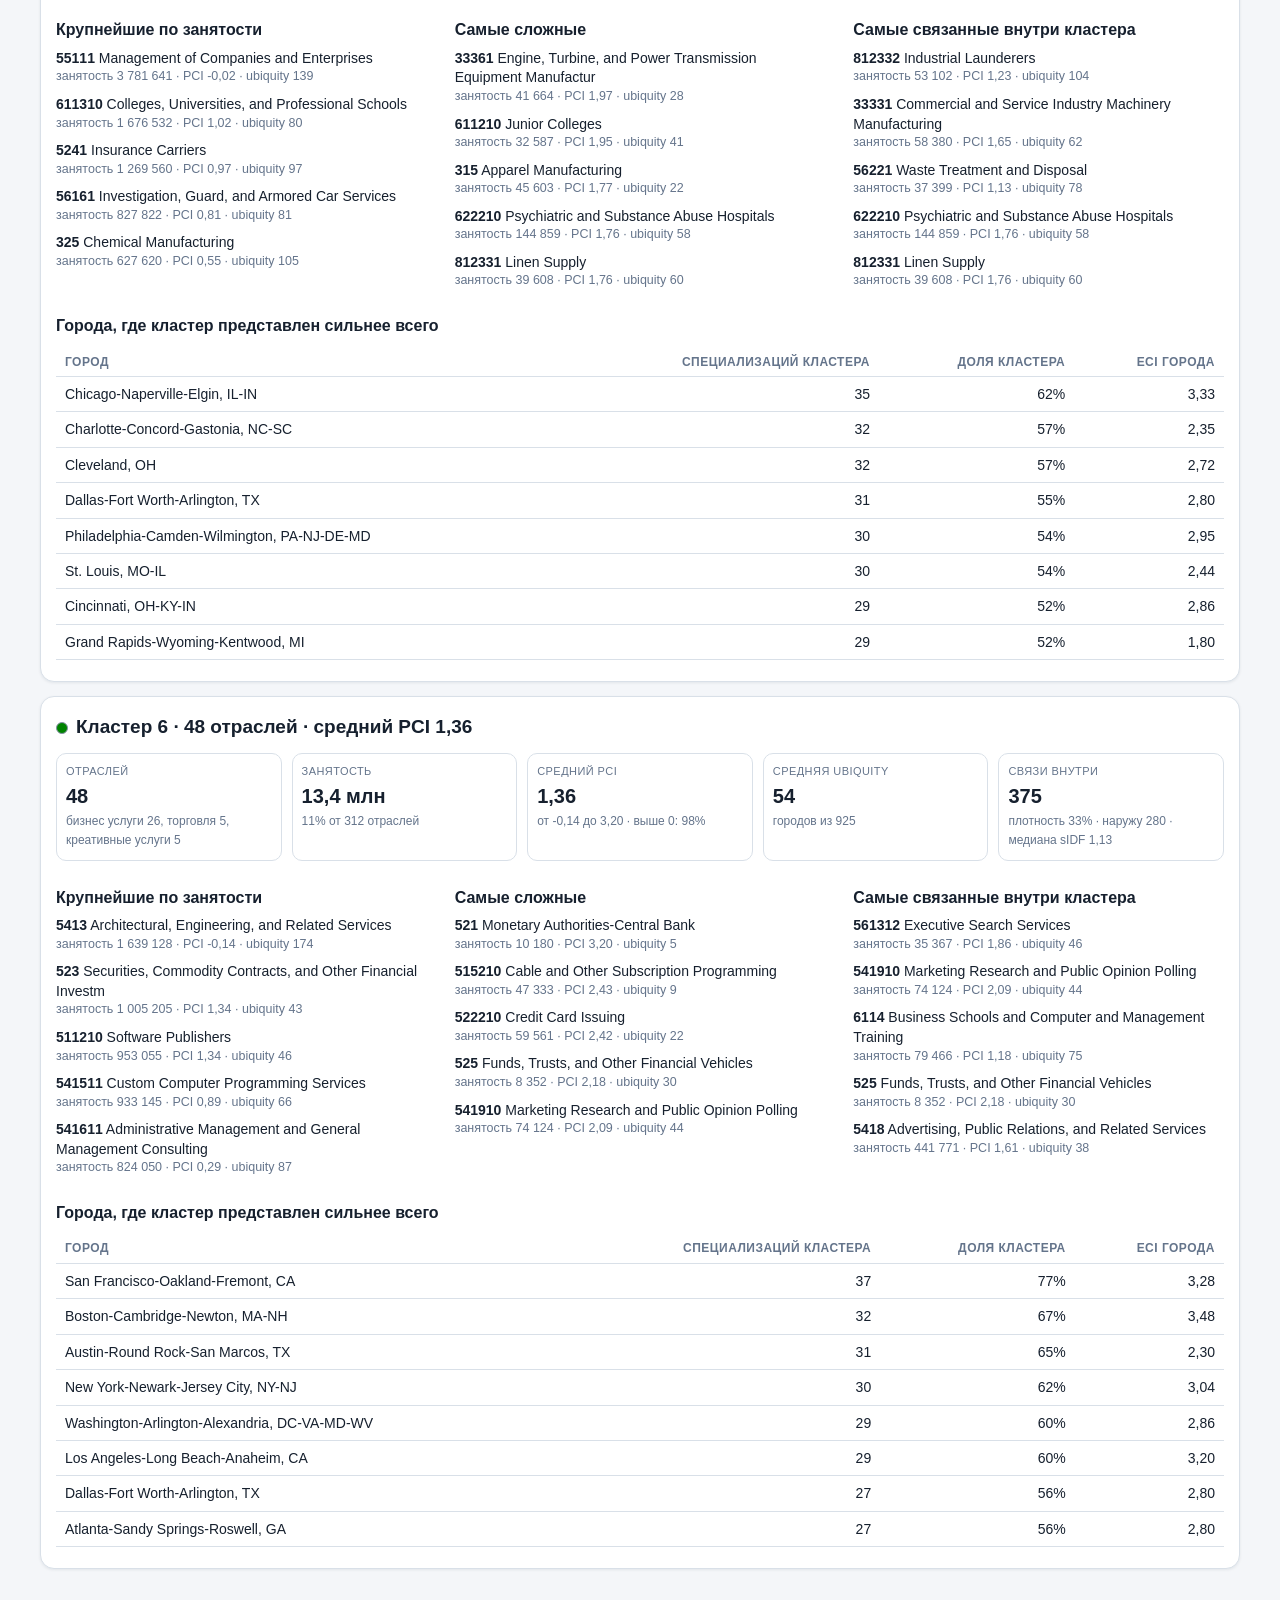
==== commit 657a69f7: "Add files via upload" ====
--- a/clusters.html
+++ b/clusters.html
@@ -7,13 +7,16 @@
 <body>
 <header class="topbar">
   <div class="brand"><div class="brand-mark">&#9671;</div><div><div class="brand-title">Пространство отраслей США</div></div></div>
-  <nav class="nav"><a href="index.html">Сеть</a><a href="clusters.html" aria-current="page">Кластеры</a><a href="methods.html">Методология</a><a href="demo.html">Демо</a></nav>
+  <nav class="nav"><a href="index.html">Сеть</a><a href="clusters.html" aria-current="page">Кластеры</a><a href="stats.html">Статистика</a><a href="methods.html">Методология</a><a href="demo.html">Демо</a></nav>
   <div class="chips"><span class="chip">Кластеров <b>6</b></span><span class="chip">Вне кластеров <b>41</b></span><span class="chip">Связей между кластерами <b>588</b></span></div>
 </header>
 <main class="doc">
 <h1>Кластеры Louvain</h1>
 <p class="lead">Разбиение сети по связям выше порога sIDF, без рёбер MST. Нумерация по сложности: 1 самый простой, 6 самый сложный по среднему PCI. Компоненты меньше четырёх отраслей вне кластеров: 41 узлов.</p>
-<section class="card"><h2>Сводка</h2><table><tr><th>Кластер</th><th class="num">Отраслей</th><th class="num">Занятость, млн</th><th class="num">Доля занятости</th><th class="num">Средний PCI</th><th class="num">PCI выше 0</th><th class="num">Средняя ubiquity</th></tr><tr><td><i class="sw" style="background:#2a78d6"></i><a href="#c1">Кластер 1</a></td><td class="num">54</td><td class="num">42,8</td><td class="num">35%</td><td class="num">-1,21</td><td class="num">0%</td><td class="num">547</td></tr><tr><td><i class="sw" style="background:#eb6834"></i><a href="#c2">Кластер 2</a></td><td class="num">6</td><td class="num">1,0</td><td class="num">1%</td><td class="num">-0,72</td><td class="num">0%</td><td class="num">165</td></tr><tr><td><i class="sw" style="background:#1baf7a"></i><a href="#c3">Кластер 3</a></td><td class="num">38</td><td class="num">8,7</td><td class="num">7%</td><td class="num">-0,19</td><td class="num">29%</td><td class="num">210</td></tr><tr><td><i class="sw" style="background:#eda100"></i><a href="#c4">Кластер 4</a></td><td class="num">69</td><td class="num">21,8</td><td class="num">18%</td><td class="num">-0,18</td><td class="num">26%</td><td class="num">243</td></tr><tr><td><i class="sw" style="background:#e87ba4"></i><a href="#c5">Кластер 5</a></td><td class="num">56</td><td class="num">13,7</td><td class="num">11%</td><td class="num">0,96</td><td class="num">96%</td><td class="num">80</td></tr><tr><td><i class="sw" style="background:#008300"></i><a href="#c6">Кластер 6</a></td><td class="num">48</td><td class="num">13,4</td><td class="num">11%</td><td class="num">1,36</td><td class="num">98%</td><td class="num">54</td></tr></table>
+<section class="card"><h2>Группы отраслей</h2><table><tr><th>Группа отраслей</th><th class="num">Отраслей</th><th class="num">Из них обособленных</th><th class="num">Занятость, млн</th></tr><tr><td><i class="sw" style="background:#fe0000"></i>Бизнес услуги</td><td class="num">48</td><td class="num">8</td><td class="num">22,1</td></tr><tr><td><i class="sw" style="background:#ffc000"></i>Креативные услуги</td><td class="num">12</td><td class="num">2</td><td class="num">3,0</td></tr><tr><td><i class="sw" style="background:#ff33a3"></i>Локальные услуги</td><td class="num">61</td><td class="num">8</td><td class="num">29,1</td></tr><tr><td><i class="sw" style="background:#ad85e4"></i>Торговля</td><td class="num">69</td><td class="num">5</td><td class="num">20,4</td></tr><tr><td><i class="sw" style="background:#c55b11"></i>Социальные услуги</td><td class="num">38</td><td class="num">4</td><td class="num">24,0</td></tr><tr><td><i class="sw" style="background:#933177"></i>Строительство</td><td class="num">26</td><td class="num">2</td><td class="num">7,3</td></tr><tr><td><i class="sw" style="background:#b9ede0"></i>Транспорт и складирование</td><td class="num">16</td><td class="num">2</td><td class="num">6,1</td></tr><tr><td><i class="sw" style="background:#0096d8"></i>Обрабатывающая промышленность</td><td class="num">32</td><td class="num">4</td><td class="num">7,8</td></tr><tr><td><i class="sw" style="background:#000000"></i>Горнодобывающая промышленность</td><td class="num">3</td><td class="num">1</td><td class="num">0,3</td></tr><tr><td><i class="sw" style="background:#00B050"></i>Сельское, лесное и рыбное хозяйство</td><td class="num">3</td><td class="num">2</td><td class="num">0,1</td></tr><tr><td><i class="sw" style="background:#375fac"></i>Электро-, газо-, водоснабжение</td><td class="num">4</td><td class="num">3</td><td class="num">0,5</td></tr><tr><td><b>Всего</b></td><td class="num"><b>312</b></td><td class="num"><b>41</b></td><td class="num"><b>120,8</b></td></tr></table>
+<p class="small">Обособленные: отрасли без связей выше порога sIDF, соединённые с сетью только рёбрами MST (группой или поодиночке).</p>
+</section>
+<section class="card"><h2>Кластеры</h2><table><tr><th>Кластер</th><th class="num">Отраслей</th><th class="num">Занятость, млн</th><th class="num">Доля занятости</th><th class="num">Средний PCI</th><th class="num">PCI выше 0</th><th class="num">Средняя ubiquity</th></tr><tr><td><i class="sw" style="background:#2a78d6"></i><a href="#c1">Кластер 1</a></td><td class="num">54</td><td class="num">42,8</td><td class="num">35%</td><td class="num">-1,21</td><td class="num">0%</td><td class="num">547</td></tr><tr><td><i class="sw" style="background:#eb6834"></i><a href="#c2">Кластер 2</a></td><td class="num">6</td><td class="num">1,0</td><td class="num">1%</td><td class="num">-0,72</td><td class="num">0%</td><td class="num">165</td></tr><tr><td><i class="sw" style="background:#1baf7a"></i><a href="#c3">Кластер 3</a></td><td class="num">38</td><td class="num">8,7</td><td class="num">7%</td><td class="num">-0,19</td><td class="num">29%</td><td class="num">210</td></tr><tr><td><i class="sw" style="background:#eda100"></i><a href="#c4">Кластер 4</a></td><td class="num">69</td><td class="num">21,8</td><td class="num">18%</td><td class="num">-0,18</td><td class="num">26%</td><td class="num">243</td></tr><tr><td><i class="sw" style="background:#e87ba4"></i><a href="#c5">Кластер 5</a></td><td class="num">56</td><td class="num">13,7</td><td class="num">11%</td><td class="num">0,96</td><td class="num">96%</td><td class="num">80</td></tr><tr><td><i class="sw" style="background:#008300"></i><a href="#c6">Кластер 6</a></td><td class="num">48</td><td class="num">13,4</td><td class="num">11%</td><td class="num">1,36</td><td class="num">98%</td><td class="num">54</td></tr></table>
 </section>
 <section class="card" id="c1">
 <h2><i class="sw" style="background:#2a78d6"></i>Кластер 1 · 54 отраслей · средний PCI -1,21</h2>
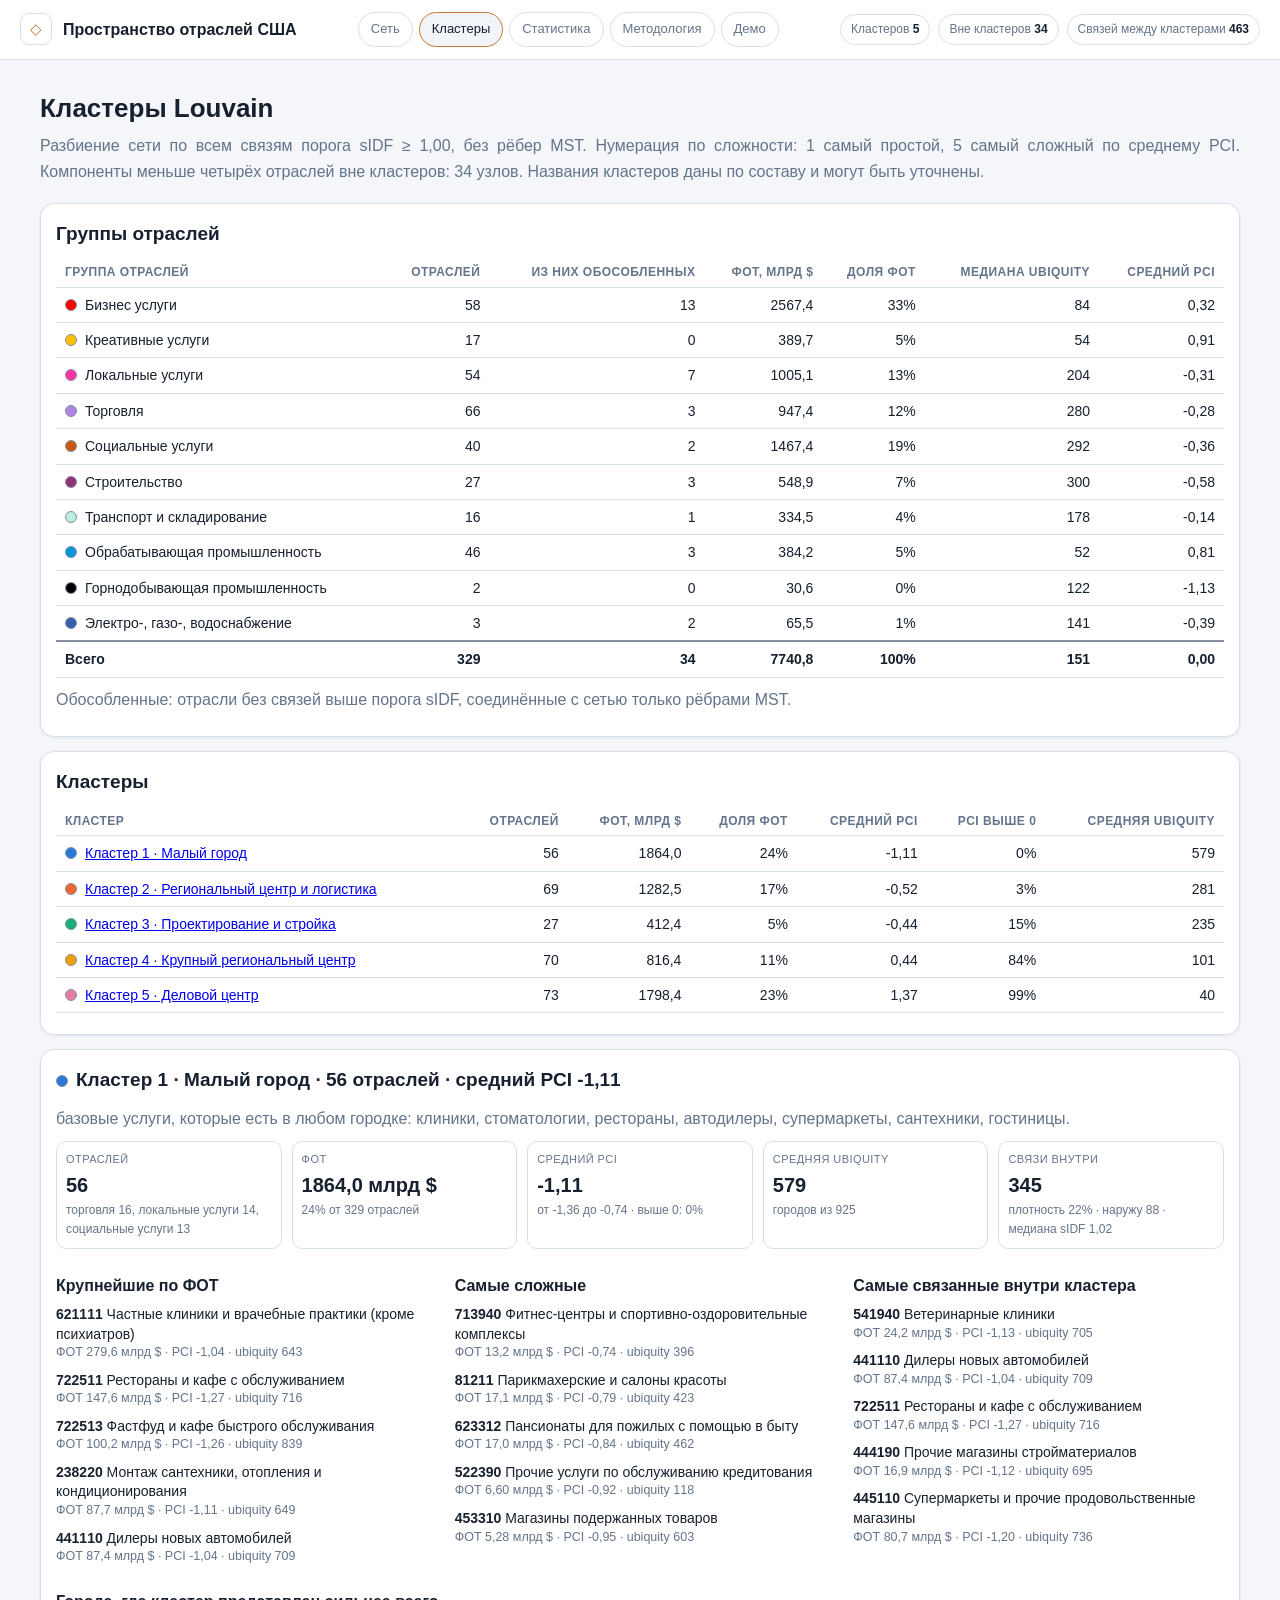
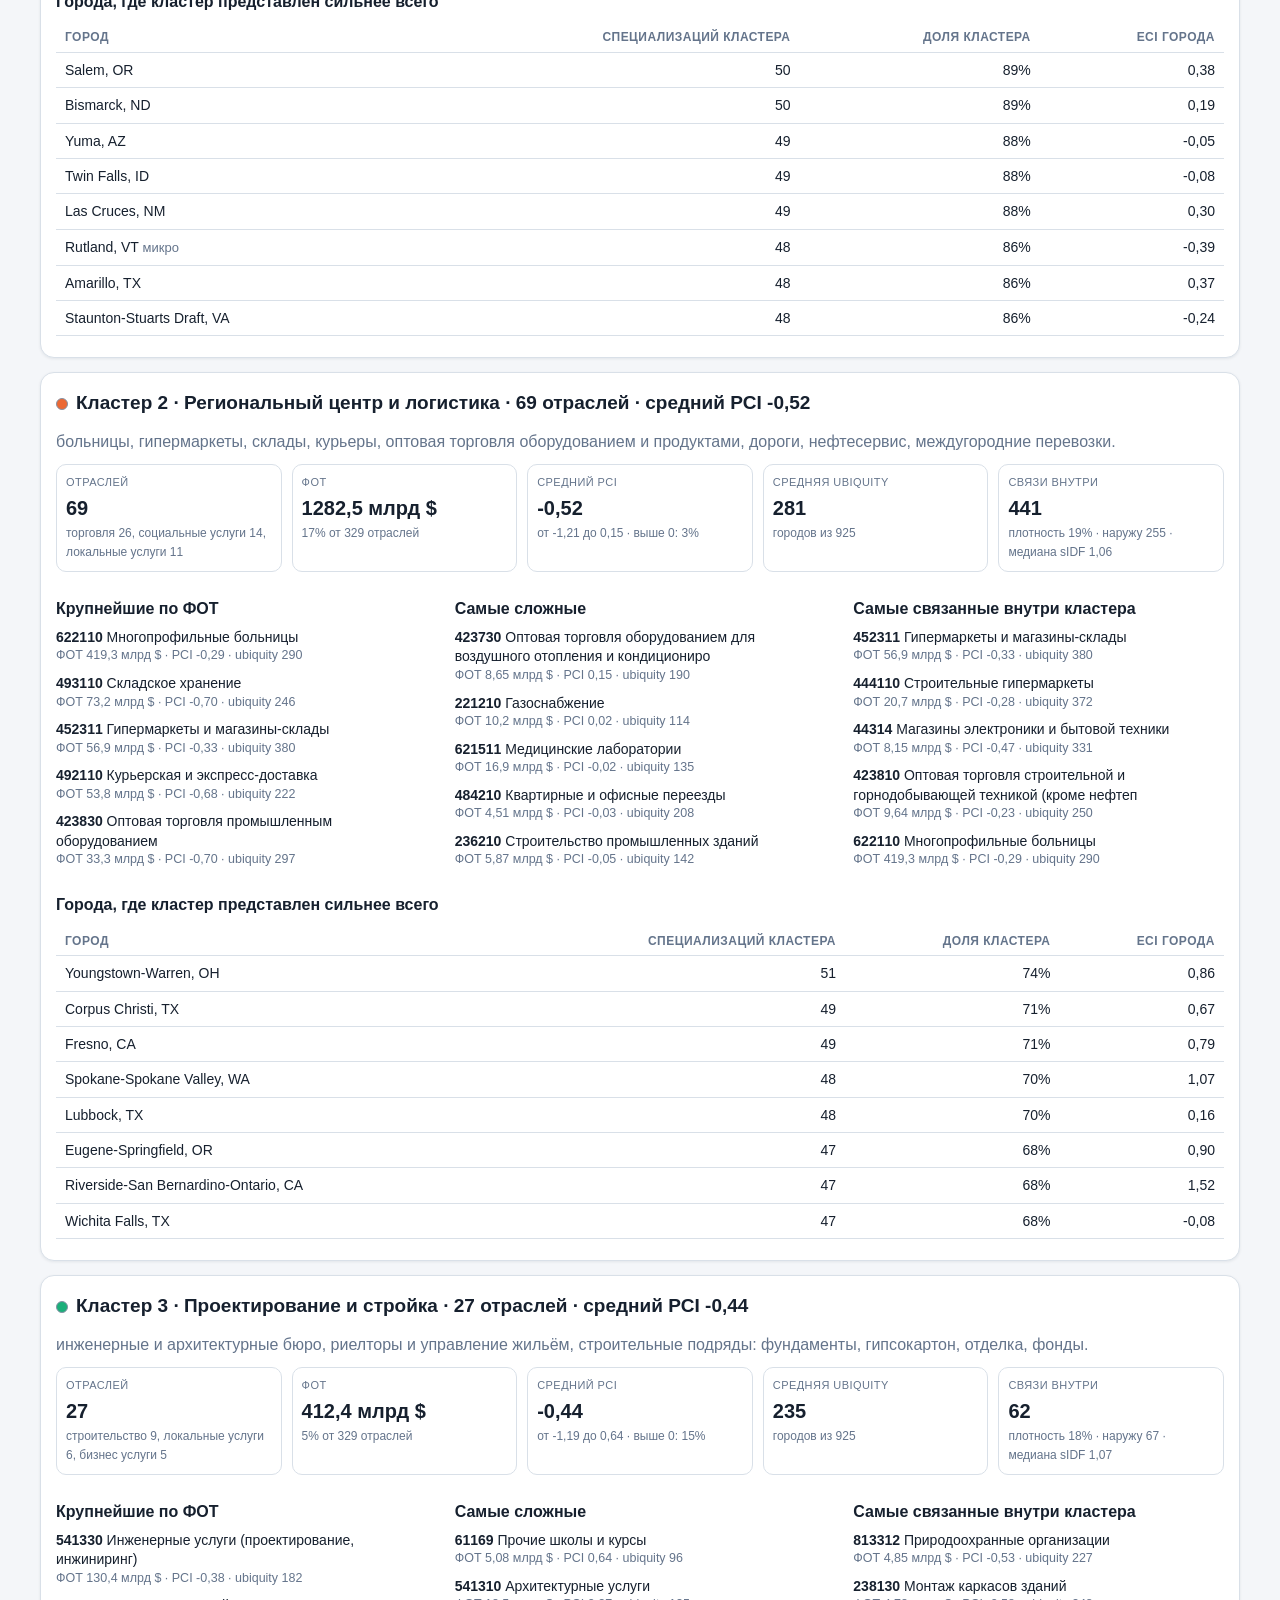
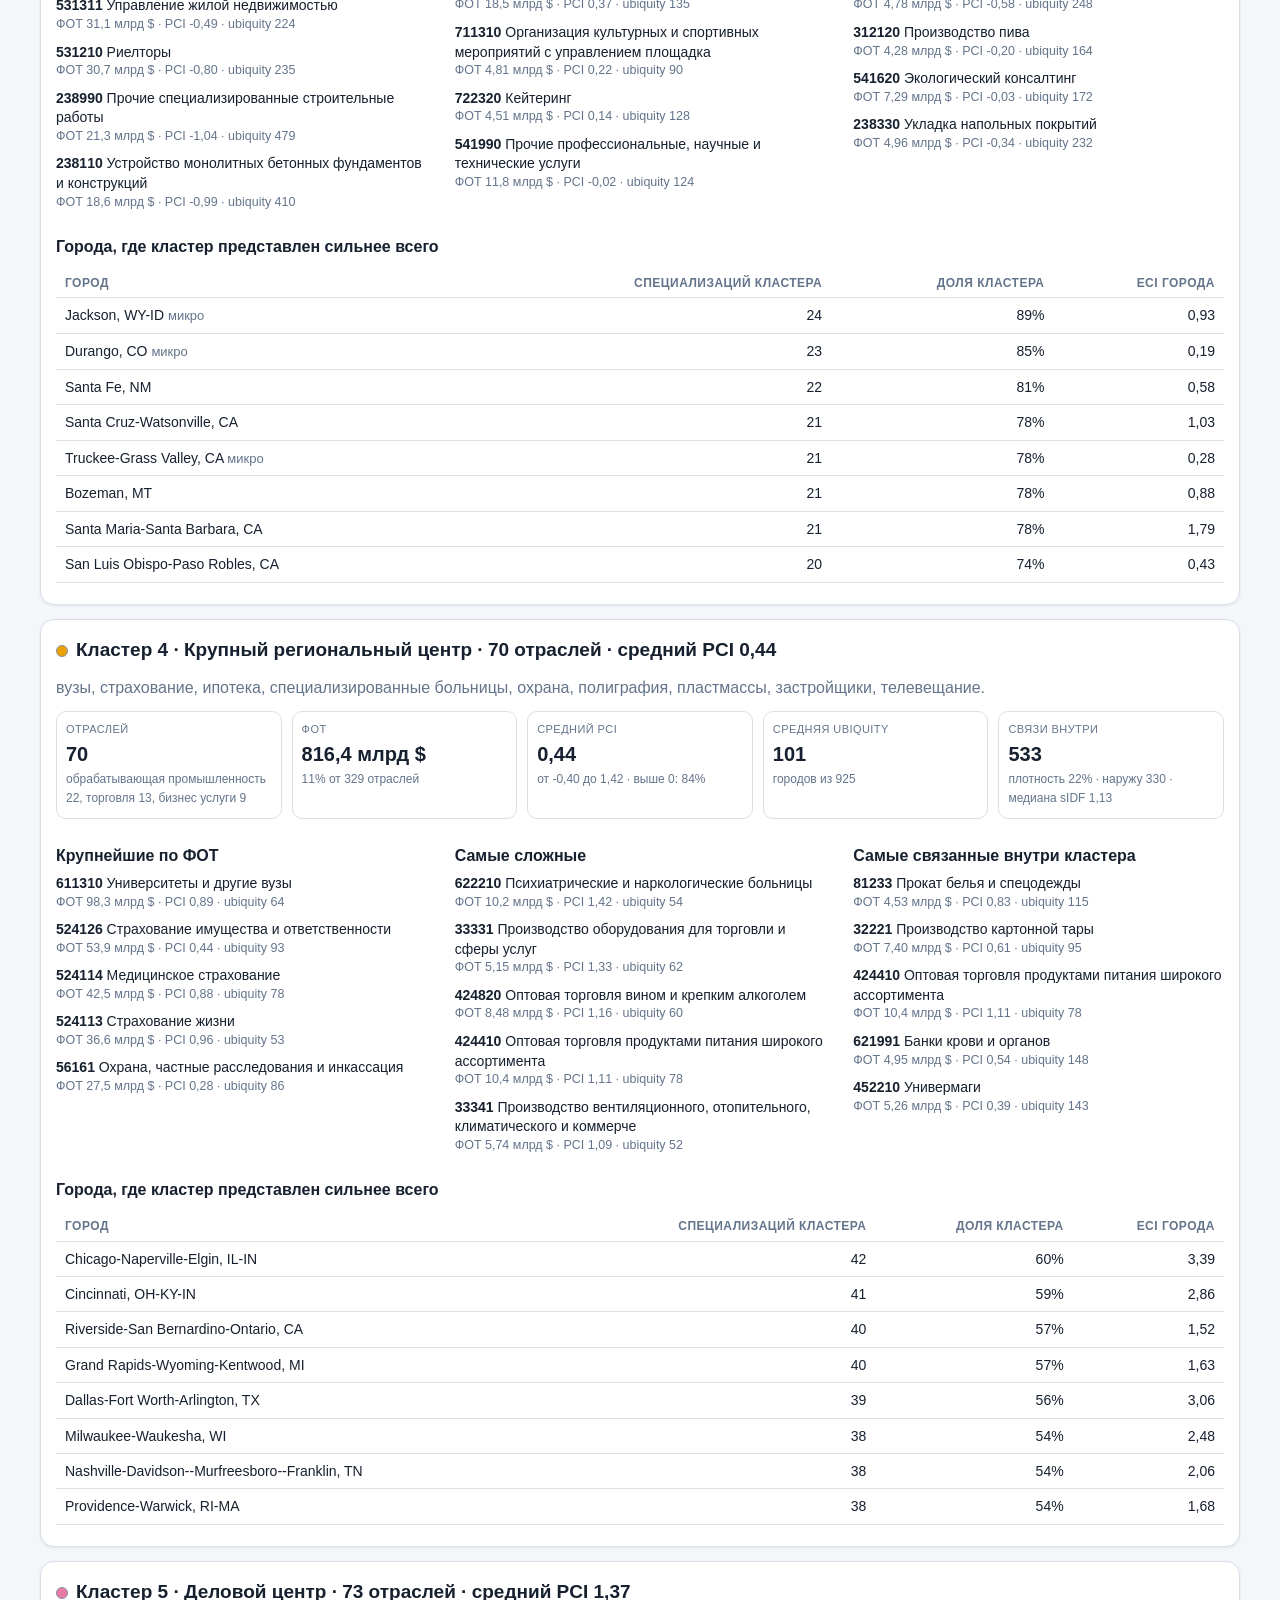
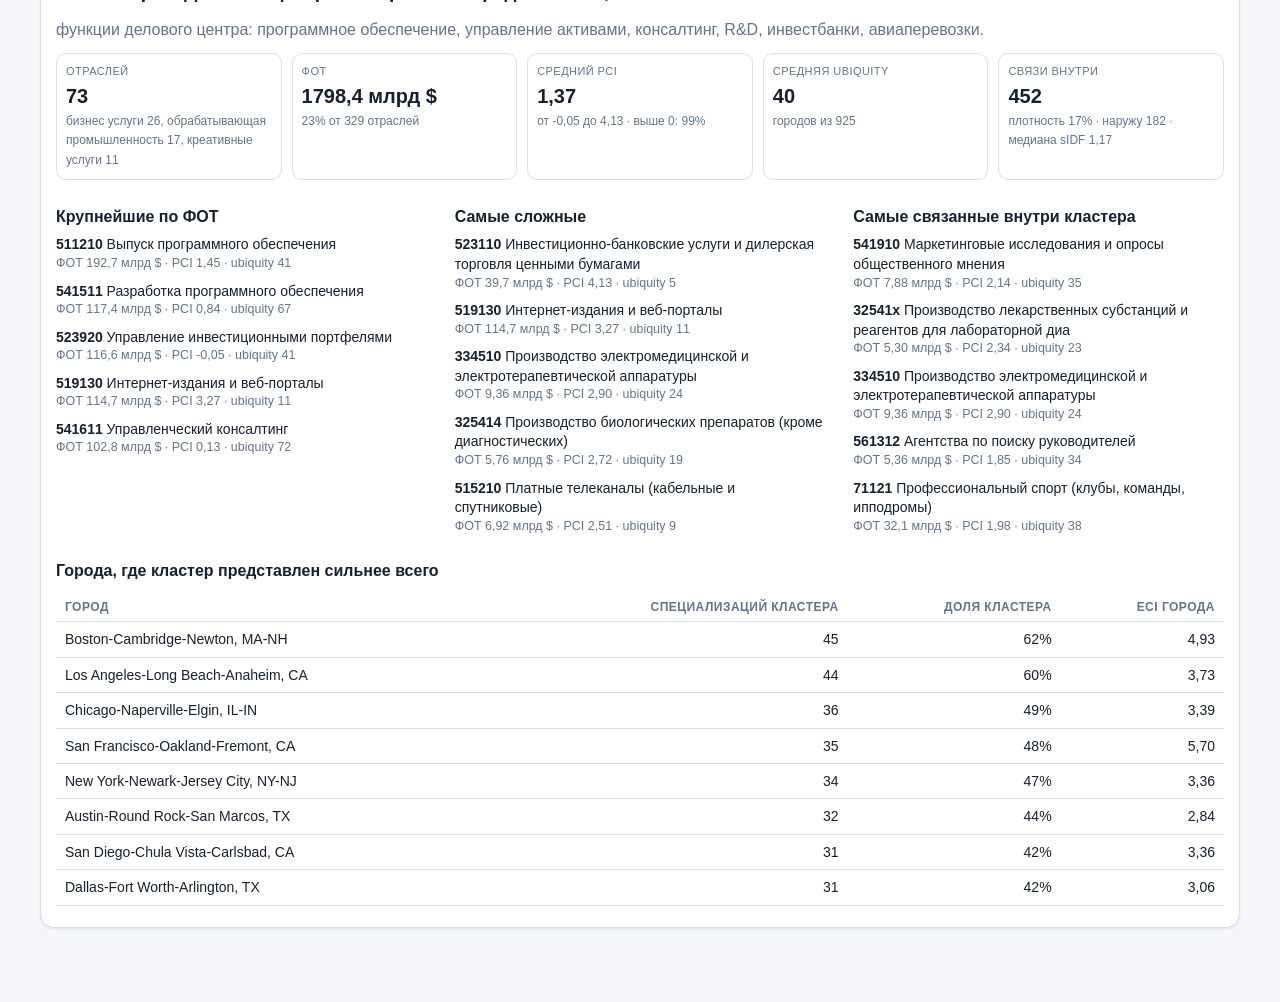
==== commit 29e77265: "Add files via upload" ====
--- a/clusters.html
+++ b/clusters.html
@@ -2,129 +2,116 @@
 <html lang="ru"><head><meta charset="utf-8"><meta name="viewport" content="width=device-width,initial-scale=1">
 <title>Кластеры · Пространство отраслей США</title><link rel="stylesheet" href="assets/style.css">
 <style>.sw{display:inline-block;width:12px;height:12px;border-radius:50%;border:1px solid #8491a4;margin-right:8px;vertical-align:-1px}
-.doc{max-width:1240px} .doc .grid3{display:grid;grid-template-columns:1fr 1fr 1fr;gap:28px} .doc td:first-child{white-space:nowrap} .doc ol{list-style:none;margin:4px 0 8px;padding:0} .doc ol li{margin:0 0 9px;font-size:14px;text-align:left;line-height:1.4} .doc ol li .small{display:block;font-size:12.5px} .doc p{max-width:none} .doc table{font-size:14px}
+.doc{max-width:1240px} .doc .grid3{display:grid;grid-template-columns:1fr 1fr 1fr;gap:28px} .doc td:first-child{white-space:nowrap;text-align:left} .doc ol{list-style:none;margin:4px 0 8px;padding:0} .doc ol li{margin:0 0 9px;font-size:14px;text-align:left;line-height:1.4} .doc ol li .small{display:block;font-size:12.5px} .doc p{max-width:none} .doc table{font-size:14px} .doc tr.total td{border-top:2px solid #8491a4}
+.doc .formula{font-family:Consolas,Menlo,monospace;font-size:14px;background:#f1f5f9;border-radius:8px;padding:8px 12px;display:inline-block;margin:4px 0}
 @media(max-width:900px){.doc .grid3{grid-template-columns:1fr}}</style></head>
 <body>
 <header class="topbar">
   <div class="brand"><div class="brand-mark">&#9671;</div><div><div class="brand-title">Пространство отраслей США</div></div></div>
-  <nav class="nav"><a href="index.html">Сеть</a><a href="clusters.html" aria-current="page">Кластеры</a><a href="stats.html">Статистика</a><a href="methods.html">Методология</a><a href="demo.html">Демо</a></nav>
-  <div class="chips"><span class="chip">Кластеров <b>6</b></span><span class="chip">Вне кластеров <b>41</b></span><span class="chip">Связей между кластерами <b>588</b></span></div>
+  <nav class="nav"><a href="index.html">Сеть</a><a href="clusters.html" aria-current=page>Кластеры</a><a href="stats.html">Статистика</a><a href="methods.html">Методология</a><a href="demo.html">Демо</a></nav>
+  <div class="chips"><span class="chip">Кластеров <b>5</b></span><span class="chip">Вне кластеров <b>34</b></span><span class="chip">Связей между кластерами <b>463</b></span></div>
 </header>
 <main class="doc">
 <h1>Кластеры Louvain</h1>
-<p class="lead">Разбиение сети по связям выше порога sIDF, без рёбер MST. Нумерация по сложности: 1 самый простой, 6 самый сложный по среднему PCI. Компоненты меньше четырёх отраслей вне кластеров: 41 узлов.</p>
-<section class="card"><h2>Группы отраслей</h2><table><tr><th>Группа отраслей</th><th class="num">Отраслей</th><th class="num">Из них обособленных</th><th class="num">Занятость, млн</th></tr><tr><td><i class="sw" style="background:#fe0000"></i>Бизнес услуги</td><td class="num">48</td><td class="num">8</td><td class="num">22,1</td></tr><tr><td><i class="sw" style="background:#ffc000"></i>Креативные услуги</td><td class="num">12</td><td class="num">2</td><td class="num">3,0</td></tr><tr><td><i class="sw" style="background:#ff33a3"></i>Локальные услуги</td><td class="num">61</td><td class="num">8</td><td class="num">29,1</td></tr><tr><td><i class="sw" style="background:#ad85e4"></i>Торговля</td><td class="num">69</td><td class="num">5</td><td class="num">20,4</td></tr><tr><td><i class="sw" style="background:#c55b11"></i>Социальные услуги</td><td class="num">38</td><td class="num">4</td><td class="num">24,0</td></tr><tr><td><i class="sw" style="background:#933177"></i>Строительство</td><td class="num">26</td><td class="num">2</td><td class="num">7,3</td></tr><tr><td><i class="sw" style="background:#b9ede0"></i>Транспорт и складирование</td><td class="num">16</td><td class="num">2</td><td class="num">6,1</td></tr><tr><td><i class="sw" style="background:#0096d8"></i>Обрабатывающая промышленность</td><td class="num">32</td><td class="num">4</td><td class="num">7,8</td></tr><tr><td><i class="sw" style="background:#000000"></i>Горнодобывающая промышленность</td><td class="num">3</td><td class="num">1</td><td class="num">0,3</td></tr><tr><td><i class="sw" style="background:#00B050"></i>Сельское, лесное и рыбное хозяйство</td><td class="num">3</td><td class="num">2</td><td class="num">0,1</td></tr><tr><td><i class="sw" style="background:#375fac"></i>Электро-, газо-, водоснабжение</td><td class="num">4</td><td class="num">3</td><td class="num">0,5</td></tr><tr><td><b>Всего</b></td><td class="num"><b>312</b></td><td class="num"><b>41</b></td><td class="num"><b>120,8</b></td></tr></table>
-<p class="small">Обособленные: отрасли без связей выше порога sIDF, соединённые с сетью только рёбрами MST (группой или поодиночке).</p>
+<p class="lead">Разбиение сети по всем связям порога sIDF ≥ 1,00, без рёбер MST. Нумерация по сложности: 1 самый простой, 5 самый сложный по среднему PCI. Компоненты меньше четырёх отраслей вне кластеров: 34 узлов. Названия кластеров даны по составу и могут быть уточнены.</p>
+<section class="card"><h2>Группы отраслей</h2><table><tr><th>Группа отраслей</th><th class="num">Отраслей</th><th class="num">Из них обособленных</th><th class="num">ФОТ, млрд $</th><th class="num">Доля ФОТ</th><th class="num">Медиана ubiquity</th><th class="num">Средний PCI</th></tr><tr><td><i class="sw" style="background:#fe0000"></i>Бизнес услуги</td><td class="num">58</td><td class="num">13</td><td class="num">2567,4</td><td class="num">33%</td><td class="num">84</td><td class="num">0,32</td></tr><tr><td><i class="sw" style="background:#ffc000"></i>Креативные услуги</td><td class="num">17</td><td class="num">0</td><td class="num">389,7</td><td class="num">5%</td><td class="num">54</td><td class="num">0,91</td></tr><tr><td><i class="sw" style="background:#ff33a3"></i>Локальные услуги</td><td class="num">54</td><td class="num">7</td><td class="num">1005,1</td><td class="num">13%</td><td class="num">204</td><td class="num">-0,31</td></tr><tr><td><i class="sw" style="background:#ad85e4"></i>Торговля</td><td class="num">66</td><td class="num">3</td><td class="num">947,4</td><td class="num">12%</td><td class="num">280</td><td class="num">-0,28</td></tr><tr><td><i class="sw" style="background:#c55b11"></i>Социальные услуги</td><td class="num">40</td><td class="num">2</td><td class="num">1467,4</td><td class="num">19%</td><td class="num">292</td><td class="num">-0,36</td></tr><tr><td><i class="sw" style="background:#933177"></i>Строительство</td><td class="num">27</td><td class="num">3</td><td class="num">548,9</td><td class="num">7%</td><td class="num">300</td><td class="num">-0,58</td></tr><tr><td><i class="sw" style="background:#b9ede0"></i>Транспорт и складирование</td><td class="num">16</td><td class="num">1</td><td class="num">334,5</td><td class="num">4%</td><td class="num">178</td><td class="num">-0,14</td></tr><tr><td><i class="sw" style="background:#0096d8"></i>Обрабатывающая промышленность</td><td class="num">46</td><td class="num">3</td><td class="num">384,2</td><td class="num">5%</td><td class="num">52</td><td class="num">0,81</td></tr><tr><td><i class="sw" style="background:#000000"></i>Горнодобывающая промышленность</td><td class="num">2</td><td class="num">0</td><td class="num">30,6</td><td class="num">0%</td><td class="num">122</td><td class="num">-1,13</td></tr><tr><td><i class="sw" style="background:#375fac"></i>Электро-, газо-, водоснабжение</td><td class="num">3</td><td class="num">2</td><td class="num">65,5</td><td class="num">1%</td><td class="num">141</td><td class="num">-0,39</td></tr><tr class="total"><td><b>Всего</b></td><td class="num"><b>329</b></td><td class="num"><b>34</b></td><td class="num"><b>7740,8</b></td><td class="num"><b>100%</b></td><td class="num"><b>151</b></td><td class="num"><b>0,00</b></td></tr></table>
+<p class="small">Обособленные: отрасли без связей выше порога sIDF, соединённые с сетью только рёбрами MST.</p>
 </section>
-<section class="card"><h2>Кластеры</h2><table><tr><th>Кластер</th><th class="num">Отраслей</th><th class="num">Занятость, млн</th><th class="num">Доля занятости</th><th class="num">Средний PCI</th><th class="num">PCI выше 0</th><th class="num">Средняя ubiquity</th></tr><tr><td><i class="sw" style="background:#2a78d6"></i><a href="#c1">Кластер 1</a></td><td class="num">54</td><td class="num">42,8</td><td class="num">35%</td><td class="num">-1,21</td><td class="num">0%</td><td class="num">547</td></tr><tr><td><i class="sw" style="background:#eb6834"></i><a href="#c2">Кластер 2</a></td><td class="num">6</td><td class="num">1,0</td><td class="num">1%</td><td class="num">-0,72</td><td class="num">0%</td><td class="num">165</td></tr><tr><td><i class="sw" style="background:#1baf7a"></i><a href="#c3">Кластер 3</a></td><td class="num">38</td><td class="num">8,7</td><td class="num">7%</td><td class="num">-0,19</td><td class="num">29%</td><td class="num">210</td></tr><tr><td><i class="sw" style="background:#eda100"></i><a href="#c4">Кластер 4</a></td><td class="num">69</td><td class="num">21,8</td><td class="num">18%</td><td class="num">-0,18</td><td class="num">26%</td><td class="num">243</td></tr><tr><td><i class="sw" style="background:#e87ba4"></i><a href="#c5">Кластер 5</a></td><td class="num">56</td><td class="num">13,7</td><td class="num">11%</td><td class="num">0,96</td><td class="num">96%</td><td class="num">80</td></tr><tr><td><i class="sw" style="background:#008300"></i><a href="#c6">Кластер 6</a></td><td class="num">48</td><td class="num">13,4</td><td class="num">11%</td><td class="num">1,36</td><td class="num">98%</td><td class="num">54</td></tr></table>
-</section>
+<section class="card"><h2>Кластеры</h2><table><tr><th>Кластер</th><th class="num">Отраслей</th><th class="num">ФОТ, млрд $</th><th class="num">Доля ФОТ</th><th class="num">Средний PCI</th><th class="num">PCI выше 0</th><th class="num">Средняя ubiquity</th></tr><tr><td><i class="sw" style="background:#2a78d6"></i><a href="#c1">Кластер 1 · Малый город</a></td><td class="num">56</td><td class="num">1864,0</td><td class="num">24%</td><td class="num">-1,11</td><td class="num">0%</td><td class="num">579</td></tr><tr><td><i class="sw" style="background:#eb6834"></i><a href="#c2">Кластер 2 · Региональный центр и логистика</a></td><td class="num">69</td><td class="num">1282,5</td><td class="num">17%</td><td class="num">-0,52</td><td class="num">3%</td><td class="num">281</td></tr><tr><td><i class="sw" style="background:#1baf7a"></i><a href="#c3">Кластер 3 · Проектирование и стройка</a></td><td class="num">27</td><td class="num">412,4</td><td class="num">5%</td><td class="num">-0,44</td><td class="num">15%</td><td class="num">235</td></tr><tr><td><i class="sw" style="background:#eda100"></i><a href="#c4">Кластер 4 · Крупный региональный центр</a></td><td class="num">70</td><td class="num">816,4</td><td class="num">11%</td><td class="num">0,44</td><td class="num">84%</td><td class="num">101</td></tr><tr><td><i class="sw" style="background:#e87ba4"></i><a href="#c5">Кластер 5 · Деловой центр</a></td><td class="num">73</td><td class="num">1798,4</td><td class="num">23%</td><td class="num">1,37</td><td class="num">99%</td><td class="num">40</td></tr></table></section>
 <section class="card" id="c1">
-<h2><i class="sw" style="background:#2a78d6"></i>Кластер 1 · 54 отраслей · средний PCI -1,21</h2>
+<h2><i class="sw" style="background:#2a78d6"></i>Кластер 1 · Малый город · 56 отраслей · средний PCI -1,11</h2>
+<p class="small">базовые услуги, которые есть в любом городке: клиники, стоматологии, рестораны, автодилеры, супермаркеты, сантехники, гостиницы.</p>
 <div class="metric-grid">
-  <div class="metric"><div class="metric-label">Отраслей</div><div class="metric-value">54</div><div class="metric-sub">торговля 20, локальные услуги 12, социальные услуги 11</div></div>
-  <div class="metric"><div class="metric-label">Занятость</div><div class="metric-value">42,8 млн</div><div class="metric-sub">35% от 312 отраслей</div></div>
-  <div class="metric"><div class="metric-label">Средний PCI</div><div class="metric-value">-1,21</div><div class="metric-sub">от -1,54 до -0,85 · выше 0: 0%</div></div>
-  <div class="metric"><div class="metric-label">Средняя ubiquity</div><div class="metric-value">547</div><div class="metric-sub">городов из 925</div></div>
-  <div class="metric"><div class="metric-label">Связи внутри</div><div class="metric-value">279</div><div class="metric-sub">плотность 19% · наружу 38 · медиана sIDF 1,02</div></div>
+  <div class="metric"><div class="metric-label">Отраслей</div><div class="metric-value">56</div><div class="metric-sub">торговля 16, локальные услуги 14, социальные услуги 13</div></div>
+  <div class="metric"><div class="metric-label">ФОТ</div><div class="metric-value">1864,0 млрд $</div><div class="metric-sub">24% от 329 отраслей</div></div>
+  <div class="metric"><div class="metric-label">Средний PCI</div><div class="metric-value">-1,11</div><div class="metric-sub">от -1,36 до -0,74 · выше 0: 0%</div></div>
+  <div class="metric"><div class="metric-label">Средняя ubiquity</div><div class="metric-value">579</div><div class="metric-sub">городов из 925</div></div>
+  <div class="metric"><div class="metric-label">Связи внутри</div><div class="metric-value">345</div><div class="metric-sub">плотность 22% · наружу 88 · медиана sIDF 1,02</div></div>
 </div>
 <div class="grid3">
-  <div><h3>Крупнейшие по занятости</h3><ol><li><b>722511</b> Full-Service Restaurants<span class="small">занятость 5 234 073 · PCI -1,36 · ubiquity 670</span></li><li><b>722513</b> Limited-Service Restaurants<span class="small">занятость 4 779 394 · PCI -1,40 · ubiquity 774</span></li><li><b>445110</b> Supermarkets and Other Grocery (except Convenience) Stores<span class="small">занятость 2 676 909 · PCI -1,26 · ubiquity 675</span></li><li><b>621111</b> Offices of Physicians (except Mental Health Specialists)<span class="small">занятость 2 635 752 · PCI -1,05 · ubiquity 528</span></li><li><b>5221</b> Depository Credit Intermediation<span class="small">занятость 1 893 539 · PCI -1,49 · ubiquity 560</span></li></ol></div>
-  <div><h3>Самые сложные</h3><ol><li><b>623312</b> Assisted Living Facilities for the Elderly<span class="small">занятость 483 146 · PCI -0,85 · ubiquity 415</span></li><li><b>453310</b> Used Merchandise Stores<span class="small">занятость 213 933 · PCI -0,94 · ubiquity 556</span></li><li><b>6214</b> Outpatient Care Centers<span class="small">занятость 1 264 602 · PCI -0,96 · ubiquity 400</span></li><li><b>4539</b> Other Miscellaneous Store Retailers<span class="small">занятость 359 355 · PCI -0,99 · ubiquity 518</span></li><li><b>722410</b> Drinking Places (Alcoholic Beverages)<span class="small">занятость 414 722 · PCI -1,01 · ubiquity 441</span></li></ol></div>
-  <div><h3>Самые связанные внутри кластера</h3><ol><li><b>441110</b> New Car Dealers<span class="small">занятость 1 090 498 · PCI -1,13 · ubiquity 675</span></li><li><b>621210</b> Offices of Dentists<span class="small">занятость 1 001 960 · PCI -1,34 · ubiquity 664</span></li><li><b>541940</b> Veterinary Services<span class="small">занятость 453 099 · PCI -1,21 · ubiquity 642</span></li><li><b>722511</b> Full-Service Restaurants<span class="small">занятость 5 234 073 · PCI -1,36 · ubiquity 670</span></li><li><b>4442</b> Lawn and Garden Equipment and Supplies Stores<span class="small">занятость 148 167 · PCI -1,16 · ubiquity 632</span></li></ol></div>
+  <div><h3>Крупнейшие по ФОТ</h3><ol><li><b>621111</b> Частные клиники и врачебные практики (кроме психиатров)<span class="small">ФОТ 279,6 млрд $ · PCI -1,04 · ubiquity 643</span></li><li><b>722511</b> Рестораны и кафе с обслуживанием<span class="small">ФОТ 147,6 млрд $ · PCI -1,27 · ubiquity 716</span></li><li><b>722513</b> Фастфуд и кафе быстрого обслуживания<span class="small">ФОТ 100,2 млрд $ · PCI -1,26 · ubiquity 839</span></li><li><b>238220</b> Монтаж сантехники, отопления и кондиционирования<span class="small">ФОТ 87,7 млрд $ · PCI -1,11 · ubiquity 649</span></li><li><b>441110</b> Дилеры новых автомобилей<span class="small">ФОТ 87,4 млрд $ · PCI -1,04 · ubiquity 709</span></li></ol></div>
+  <div><h3>Самые сложные</h3><ol><li><b>713940</b> Фитнес-центры и спортивно-оздоровительные комплексы<span class="small">ФОТ 13,2 млрд $ · PCI -0,74 · ubiquity 396</span></li><li><b>81211</b> Парикмахерские и салоны красоты<span class="small">ФОТ 17,1 млрд $ · PCI -0,79 · ubiquity 423</span></li><li><b>623312</b> Пансионаты для пожилых с помощью в быту<span class="small">ФОТ 17,0 млрд $ · PCI -0,84 · ubiquity 462</span></li><li><b>522390</b> Прочие услуги по обслуживанию кредитования<span class="small">ФОТ 6,60 млрд $ · PCI -0,92 · ubiquity 118</span></li><li><b>453310</b> Магазины подержанных товаров<span class="small">ФОТ 5,28 млрд $ · PCI -0,95 · ubiquity 603</span></li></ol></div>
+  <div><h3>Самые связанные внутри кластера</h3><ol><li><b>541940</b> Ветеринарные клиники<span class="small">ФОТ 24,2 млрд $ · PCI -1,13 · ubiquity 705</span></li><li><b>441110</b> Дилеры новых автомобилей<span class="small">ФОТ 87,4 млрд $ · PCI -1,04 · ubiquity 709</span></li><li><b>722511</b> Рестораны и кафе с обслуживанием<span class="small">ФОТ 147,6 млрд $ · PCI -1,27 · ubiquity 716</span></li><li><b>444190</b> Прочие магазины стройматериалов<span class="small">ФОТ 16,9 млрд $ · PCI -1,12 · ubiquity 695</span></li><li><b>445110</b> Супермаркеты и прочие продовольственные магазины<span class="small">ФОТ 80,7 млрд $ · PCI -1,20 · ubiquity 736</span></li></ol></div>
 </div>
 <h3>Города, где кластер представлен сильнее всего</h3>
 <table><tr><th>Город</th><th class="num">Специализаций кластера</th><th class="num">Доля кластера</th><th class="num">ECI города</th></tr>
-<tr><td>Twin Falls, ID</td><td class="num">48</td><td class="num">89%</td><td class="num">-0,12</td></tr><tr><td>Minot, ND</td><td class="num">47</td><td class="num">87%</td><td class="num">-0,19</td></tr><tr><td>Weirton-Steubenville, WV-OH</td><td class="num">47</td><td class="num">87%</td><td class="num">-0,66</td></tr><tr><td>Yuba City, CA</td><td class="num">46</td><td class="num">85%</td><td class="num">-0,24</td></tr><tr><td>Norfolk, NE <span class=small>микро</span></td><td class="num">46</td><td class="num">85%</td><td class="num">-0,49</td></tr><tr><td>Burlington, IA-IL <span class=small>микро</span></td><td class="num">46</td><td class="num">85%</td><td class="num">-0,91</td></tr><tr><td>Great Falls, MT</td><td class="num">46</td><td class="num">85%</td><td class="num">-0,03</td></tr><tr><td>Rapid City, SD</td><td class="num">46</td><td class="num">85%</td><td class="num">0,38</td></tr>
+<tr><td>Salem, OR</td><td class="num">50</td><td class="num">89%</td><td class="num">0,38</td></tr><tr><td>Bismarck, ND</td><td class="num">50</td><td class="num">89%</td><td class="num">0,19</td></tr><tr><td>Yuma, AZ</td><td class="num">49</td><td class="num">88%</td><td class="num">-0,05</td></tr><tr><td>Twin Falls, ID</td><td class="num">49</td><td class="num">88%</td><td class="num">-0,08</td></tr><tr><td>Las Cruces, NM</td><td class="num">49</td><td class="num">88%</td><td class="num">0,30</td></tr><tr><td>Rutland, VT <span class=small>микро</span></td><td class="num">48</td><td class="num">86%</td><td class="num">-0,39</td></tr><tr><td>Amarillo, TX</td><td class="num">48</td><td class="num">86%</td><td class="num">0,37</td></tr><tr><td>Staunton-Stuarts Draft, VA</td><td class="num">48</td><td class="num">86%</td><td class="num">-0,24</td></tr>
 </table>
 </section><section class="card" id="c2">
-<h2><i class="sw" style="background:#eb6834"></i>Кластер 2 · 6 отраслей · средний PCI -0,72</h2>
+<h2><i class="sw" style="background:#eb6834"></i>Кластер 2 · Региональный центр и логистика · 69 отраслей · средний PCI -0,52</h2>
+<p class="small">больницы, гипермаркеты, склады, курьеры, оптовая торговля оборудованием и продуктами, дороги, нефтесервис, междугородние перевозки.</p>
 <div class="metric-grid">
-  <div class="metric"><div class="metric-label">Отраслей</div><div class="metric-value">6</div><div class="metric-sub">горнодобывающая промышленность 2, строительство 1, торговля 1</div></div>
-  <div class="metric"><div class="metric-label">Занятость</div><div class="metric-value">1,0 млн</div><div class="metric-sub">1% от 312 отраслей</div></div>
-  <div class="metric"><div class="metric-label">Средний PCI</div><div class="metric-value">-0,72</div><div class="metric-sub">от -1,33 до -0,29 · выше 0: 0%</div></div>
-  <div class="metric"><div class="metric-label">Средняя ubiquity</div><div class="metric-value">165</div><div class="metric-sub">городов из 925</div></div>
-  <div class="metric"><div class="metric-label">Связи внутри</div><div class="metric-value">10</div><div class="metric-sub">плотность 67% · наружу 7 · медиана sIDF 1,07</div></div>
+  <div class="metric"><div class="metric-label">Отраслей</div><div class="metric-value">69</div><div class="metric-sub">торговля 26, социальные услуги 14, локальные услуги 11</div></div>
+  <div class="metric"><div class="metric-label">ФОТ</div><div class="metric-value">1282,5 млрд $</div><div class="metric-sub">17% от 329 отраслей</div></div>
+  <div class="metric"><div class="metric-label">Средний PCI</div><div class="metric-value">-0,52</div><div class="metric-sub">от -1,21 до 0,15 · выше 0: 3%</div></div>
+  <div class="metric"><div class="metric-label">Средняя ubiquity</div><div class="metric-value">281</div><div class="metric-sub">городов из 925</div></div>
+  <div class="metric"><div class="metric-label">Связи внутри</div><div class="metric-value">441</div><div class="metric-sub">плотность 19% · наружу 255 · медиана sIDF 1,06</div></div>
 </div>
 <div class="grid3">
-  <div><h3>Крупнейшие по занятости</h3><ol><li><b>532</b> Rental and Leasing Services<span class="small">занятость 478 445 · PCI -0,29 · ubiquity 211</span></li><li><b>21311</b> Support Activities for Mining<span class="small">занятость 198 139 · PCI -1,33 · ubiquity 144</span></li><li><b>4246</b> Chemical and Allied Products Merchant Wholesalers<span class="small">занятость 141 494 · PCI -0,32 · ubiquity 188</span></li><li><b>2111</b> Oil and Gas Extraction<span class="small">занятость 66 291 · PCI -1,15 · ubiquity 122</span></li><li><b>238190</b> Other Foundation, Structure, and Building Exterior Contracto<span class="small">занятость 46 428 · PCI -0,41 · ubiquity 209</span></li></ol></div>
-  <div><h3>Самые сложные</h3><ol><li><b>532</b> Rental and Leasing Services<span class="small">занятость 478 445 · PCI -0,29 · ubiquity 211</span></li><li><b>4246</b> Chemical and Allied Products Merchant Wholesalers<span class="small">занятость 141 494 · PCI -0,32 · ubiquity 188</span></li><li><b>238190</b> Other Foundation, Structure, and Building Exterior Contracto<span class="small">занятость 46 428 · PCI -0,41 · ubiquity 209</span></li><li><b>486</b> Pipeline Transportation<span class="small">занятость 31 570 · PCI -0,80 · ubiquity 116</span></li><li><b>2111</b> Oil and Gas Extraction<span class="small">занятость 66 291 · PCI -1,15 · ubiquity 122</span></li></ol></div>
-  <div><h3>Самые связанные внутри кластера</h3><ol><li><b>2111</b> Oil and Gas Extraction<span class="small">занятость 66 291 · PCI -1,15 · ubiquity 122</span></li><li><b>21311</b> Support Activities for Mining<span class="small">занятость 198 139 · PCI -1,33 · ubiquity 144</span></li><li><b>486</b> Pipeline Transportation<span class="small">занятость 31 570 · PCI -0,80 · ubiquity 116</span></li><li><b>532</b> Rental and Leasing Services<span class="small">занятость 478 445 · PCI -0,29 · ubiquity 211</span></li><li><b>4246</b> Chemical and Allied Products Merchant Wholesalers<span class="small">занятость 141 494 · PCI -0,32 · ubiquity 188</span></li></ol></div>
+  <div><h3>Крупнейшие по ФОТ</h3><ol><li><b>622110</b> Многопрофильные больницы<span class="small">ФОТ 419,3 млрд $ · PCI -0,29 · ubiquity 290</span></li><li><b>493110</b> Складское хранение<span class="small">ФОТ 73,2 млрд $ · PCI -0,70 · ubiquity 246</span></li><li><b>452311</b> Гипермаркеты и магазины-склады<span class="small">ФОТ 56,9 млрд $ · PCI -0,33 · ubiquity 380</span></li><li><b>492110</b> Курьерская и экспресс-доставка<span class="small">ФОТ 53,8 млрд $ · PCI -0,68 · ubiquity 222</span></li><li><b>423830</b> Оптовая торговля промышленным оборудованием<span class="small">ФОТ 33,3 млрд $ · PCI -0,70 · ubiquity 297</span></li></ol></div>
+  <div><h3>Самые сложные</h3><ol><li><b>423730</b> Оптовая торговля оборудованием для воздушного отопления и кондициониро<span class="small">ФОТ 8,65 млрд $ · PCI 0,15 · ubiquity 190</span></li><li><b>221210</b> Газоснабжение<span class="small">ФОТ 10,2 млрд $ · PCI 0,02 · ubiquity 114</span></li><li><b>621511</b> Медицинские лаборатории<span class="small">ФОТ 16,9 млрд $ · PCI -0,02 · ubiquity 135</span></li><li><b>484210</b> Квартирные и офисные переезды<span class="small">ФОТ 4,51 млрд $ · PCI -0,03 · ubiquity 208</span></li><li><b>236210</b> Строительство промышленных зданий<span class="small">ФОТ 5,87 млрд $ · PCI -0,05 · ubiquity 142</span></li></ol></div>
+  <div><h3>Самые связанные внутри кластера</h3><ol><li><b>452311</b> Гипермаркеты и магазины-склады<span class="small">ФОТ 56,9 млрд $ · PCI -0,33 · ubiquity 380</span></li><li><b>444110</b> Строительные гипермаркеты<span class="small">ФОТ 20,7 млрд $ · PCI -0,28 · ubiquity 372</span></li><li><b>44314</b> Магазины электроники и бытовой техники<span class="small">ФОТ 8,15 млрд $ · PCI -0,47 · ubiquity 331</span></li><li><b>423810</b> Оптовая торговля строительной и горнодобывающей техникой (кроме нефтеп<span class="small">ФОТ 9,64 млрд $ · PCI -0,23 · ubiquity 250</span></li><li><b>622110</b> Многопрофильные больницы<span class="small">ФОТ 419,3 млрд $ · PCI -0,29 · ubiquity 290</span></li></ol></div>
 </div>
 <h3>Города, где кластер представлен сильнее всего</h3>
 <table><tr><th>Город</th><th class="num">Специализаций кластера</th><th class="num">Доля кластера</th><th class="num">ECI города</th></tr>
-<tr><td>Wichita Falls, TX</td><td class="num">6</td><td class="num">100%</td><td class="num">0,06</td></tr><tr><td>Victoria, TX</td><td class="num">6</td><td class="num">100%</td><td class="num">-0,09</td></tr><tr><td>Midland, TX</td><td class="num">6</td><td class="num">100%</td><td class="num">0,61</td></tr><tr><td>Longview, TX</td><td class="num">6</td><td class="num">100%</td><td class="num">0,60</td></tr><tr><td>Lake Charles, LA</td><td class="num">6</td><td class="num">100%</td><td class="num">0,58</td></tr><tr><td>Houston-Pasadena-The Woodlands, TX</td><td class="num">6</td><td class="num">100%</td><td class="num">2,22</td></tr><tr><td>Odessa, TX</td><td class="num">6</td><td class="num">100%</td><td class="num">0,48</td></tr><tr><td>Hobbs, NM <span class=small>микро</span></td><td class="num">6</td><td class="num">100%</td><td class="num">-0,44</td></tr>
+<tr><td>Youngstown-Warren, OH</td><td class="num">51</td><td class="num">74%</td><td class="num">0,86</td></tr><tr><td>Corpus Christi, TX</td><td class="num">49</td><td class="num">71%</td><td class="num">0,67</td></tr><tr><td>Fresno, CA</td><td class="num">49</td><td class="num">71%</td><td class="num">0,79</td></tr><tr><td>Spokane-Spokane Valley, WA</td><td class="num">48</td><td class="num">70%</td><td class="num">1,07</td></tr><tr><td>Lubbock, TX</td><td class="num">48</td><td class="num">70%</td><td class="num">0,16</td></tr><tr><td>Eugene-Springfield, OR</td><td class="num">47</td><td class="num">68%</td><td class="num">0,90</td></tr><tr><td>Riverside-San Bernardino-Ontario, CA</td><td class="num">47</td><td class="num">68%</td><td class="num">1,52</td></tr><tr><td>Wichita Falls, TX</td><td class="num">47</td><td class="num">68%</td><td class="num">-0,08</td></tr>
 </table>
 </section><section class="card" id="c3">
-<h2><i class="sw" style="background:#1baf7a"></i>Кластер 3 · 38 отраслей · средний PCI -0,19</h2>
+<h2><i class="sw" style="background:#1baf7a"></i>Кластер 3 · Проектирование и стройка · 27 отраслей · средний PCI -0,44</h2>
+<p class="small">инженерные и архитектурные бюро, риелторы и управление жильём, строительные подряды: фундаменты, гипсокартон, отделка, фонды.</p>
 <div class="metric-grid">
-  <div class="metric"><div class="metric-label">Отраслей</div><div class="metric-value">38</div><div class="metric-sub">строительство 12, локальные услуги 11, бизнес услуги 5</div></div>
-  <div class="metric"><div class="metric-label">Занятость</div><div class="metric-value">8,7 млн</div><div class="metric-sub">7% от 312 отраслей</div></div>
-  <div class="metric"><div class="metric-label">Средний PCI</div><div class="metric-value">-0,19</div><div class="metric-sub">от -1,07 до 0,92 · выше 0: 29%</div></div>
-  <div class="metric"><div class="metric-label">Средняя ubiquity</div><div class="metric-value">210</div><div class="metric-sub">городов из 925</div></div>
-  <div class="metric"><div class="metric-label">Связи внутри</div><div class="metric-value">148</div><div class="metric-sub">плотность 21% · наружу 168 · медиана sIDF 1,05</div></div>
+  <div class="metric"><div class="metric-label">Отраслей</div><div class="metric-value">27</div><div class="metric-sub">строительство 9, локальные услуги 6, бизнес услуги 5</div></div>
+  <div class="metric"><div class="metric-label">ФОТ</div><div class="metric-value">412,4 млрд $</div><div class="metric-sub">5% от 329 отраслей</div></div>
+  <div class="metric"><div class="metric-label">Средний PCI</div><div class="metric-value">-0,44</div><div class="metric-sub">от -1,19 до 0,64 · выше 0: 15%</div></div>
+  <div class="metric"><div class="metric-label">Средняя ubiquity</div><div class="metric-value">235</div><div class="metric-sub">городов из 925</div></div>
+  <div class="metric"><div class="metric-label">Связи внутри</div><div class="metric-value">62</div><div class="metric-sub">плотность 18% · наружу 67 · медиана sIDF 1,07</div></div>
 </div>
 <div class="grid3">
-  <div><h3>Крупнейшие по занятости</h3><ol><li><b>7139</b> Other Amusement and Recreation Industries<span class="small">занятость 1 324 395 · PCI -0,68 · ubiquity 334</span></li><li><b>5313</b> Activities Related to Real Estate<span class="small">занятость 801 152 · PCI -0,00 · ubiquity 164</span></li><li><b>561730</b> Landscaping Services<span class="small">занятость 780 723 · PCI -0,91 · ubiquity 398</span></li><li><b>5311</b> Lessors of Real Estate<span class="small">занятость 588 867 · PCI -1,07 · ubiquity 340</span></li><li><b>6116</b> Other Schools and Instruction<span class="small">занятость 484 367 · PCI 0,48 · ubiquity 136</span></li></ol></div>
-  <div><h3>Самые сложные</h3><ol><li><b>236116</b> New Multifamily Housing Construction (except For-Sale Builde<span class="small">занятость 53 617 · PCI 0,92 · ubiquity 94</span></li><li><b>487</b> Scenic and Sightseeing Transportation<span class="small">занятость 22 438 · PCI 0,65 · ubiquity 69</span></li><li><b>611710</b> Educational Support Services<span class="small">занятость 130 592 · PCI 0,57 · ubiquity 85</span></li><li><b>6116</b> Other Schools and Instruction<span class="small">занятость 484 367 · PCI 0,48 · ubiquity 136</span></li><li><b>5414</b> Specialized Design Services<span class="small">занятость 124 219 · PCI 0,48 · ubiquity 98</span></li></ol></div>
-  <div><h3>Самые связанные внутри кластера</h3><ol><li><b>238340</b> Tile and Terrazzo Contractors<span class="small">занятость 56 577 · PCI 0,13 · ubiquity 179</span></li><li><b>6116</b> Other Schools and Instruction<span class="small">занятость 484 367 · PCI 0,48 · ubiquity 136</span></li><li><b>44229</b> Other Home Furnishings Stores<span class="small">занятость 141 061 · PCI 0,26 · ubiquity 180</span></li><li><b>238330</b> Flooring Contractors<span class="small">занятость 81 750 · PCI -0,14 · ubiquity 236</span></li><li><b>238130</b> Framing Contractors<span class="small">занятость 81 799 · PCI -0,44 · ubiquity 233</span></li></ol></div>
+  <div><h3>Крупнейшие по ФОТ</h3><ol><li><b>541330</b> Инженерные услуги (проектирование, инжиниринг)<span class="small">ФОТ 130,4 млрд $ · PCI -0,38 · ubiquity 182</span></li><li><b>531311</b> Управление жилой недвижимостью<span class="small">ФОТ 31,1 млрд $ · PCI -0,49 · ubiquity 224</span></li><li><b>531210</b> Риелторы<span class="small">ФОТ 30,7 млрд $ · PCI -0,80 · ubiquity 235</span></li><li><b>238990</b> Прочие специализированные строительные работы<span class="small">ФОТ 21,3 млрд $ · PCI -1,04 · ubiquity 479</span></li><li><b>238110</b> Устройство монолитных бетонных фундаментов и конструкций<span class="small">ФОТ 18,6 млрд $ · PCI -0,99 · ubiquity 410</span></li></ol></div>
+  <div><h3>Самые сложные</h3><ol><li><b>61169</b> Прочие школы и курсы<span class="small">ФОТ 5,08 млрд $ · PCI 0,64 · ubiquity 96</span></li><li><b>541310</b> Архитектурные услуги<span class="small">ФОТ 18,5 млрд $ · PCI 0,37 · ubiquity 135</span></li><li><b>711310</b> Организация культурных и спортивных мероприятий с управлением площадка<span class="small">ФОТ 4,81 млрд $ · PCI 0,22 · ubiquity 90</span></li><li><b>722320</b> Кейтеринг<span class="small">ФОТ 4,51 млрд $ · PCI 0,14 · ubiquity 128</span></li><li><b>541990</b> Прочие профессиональные, научные и технические услуги<span class="small">ФОТ 11,8 млрд $ · PCI -0,02 · ubiquity 124</span></li></ol></div>
+  <div><h3>Самые связанные внутри кластера</h3><ol><li><b>813312</b> Природоохранные организации<span class="small">ФОТ 4,85 млрд $ · PCI -0,53 · ubiquity 227</span></li><li><b>238130</b> Монтаж каркасов зданий<span class="small">ФОТ 4,78 млрд $ · PCI -0,58 · ubiquity 248</span></li><li><b>312120</b> Производство пива<span class="small">ФОТ 4,28 млрд $ · PCI -0,20 · ubiquity 164</span></li><li><b>541620</b> Экологический консалтинг<span class="small">ФОТ 7,29 млрд $ · PCI -0,03 · ubiquity 172</span></li><li><b>238330</b> Укладка напольных покрытий<span class="small">ФОТ 4,96 млрд $ · PCI -0,34 · ubiquity 232</span></li></ol></div>
 </div>
 <h3>Города, где кластер представлен сильнее всего</h3>
 <table><tr><th>Город</th><th class="num">Специализаций кластера</th><th class="num">Доля кластера</th><th class="num">ECI города</th></tr>
-<tr><td>Bozeman, MT</td><td class="num">32</td><td class="num">84%</td><td class="num">1,26</td></tr><tr><td>Sacramento-Roseville-Folsom, CA</td><td class="num">32</td><td class="num">84%</td><td class="num">1,53</td></tr><tr><td>Naples-Marco Island, FL</td><td class="num">31</td><td class="num">82%</td><td class="num">1,16</td></tr><tr><td>Bend, OR</td><td class="num">31</td><td class="num">82%</td><td class="num">0,76</td></tr><tr><td>Seattle-Tacoma-Bellevue, WA</td><td class="num">30</td><td class="num">79%</td><td class="num">2,77</td></tr><tr><td>Jackson, WY-ID <span class=small>микро</span></td><td class="num">30</td><td class="num">79%</td><td class="num">1,11</td></tr><tr><td>Denver-Aurora-Centennial, CO</td><td class="num">29</td><td class="num">76%</td><td class="num">2,50</td></tr><tr><td>Charlottesville, VA</td><td class="num">28</td><td class="num">74%</td><td class="num">1,36</td></tr>
+<tr><td>Jackson, WY-ID <span class=small>микро</span></td><td class="num">24</td><td class="num">89%</td><td class="num">0,93</td></tr><tr><td>Durango, CO <span class=small>микро</span></td><td class="num">23</td><td class="num">85%</td><td class="num">0,19</td></tr><tr><td>Santa Fe, NM</td><td class="num">22</td><td class="num">81%</td><td class="num">0,58</td></tr><tr><td>Santa Cruz-Watsonville, CA</td><td class="num">21</td><td class="num">78%</td><td class="num">1,03</td></tr><tr><td>Truckee-Grass Valley, CA <span class=small>микро</span></td><td class="num">21</td><td class="num">78%</td><td class="num">0,28</td></tr><tr><td>Bozeman, MT</td><td class="num">21</td><td class="num">78%</td><td class="num">0,88</td></tr><tr><td>Santa Maria-Santa Barbara, CA</td><td class="num">21</td><td class="num">78%</td><td class="num">1,79</td></tr><tr><td>San Luis Obispo-Paso Robles, CA</td><td class="num">20</td><td class="num">74%</td><td class="num">0,43</td></tr>
 </table>
 </section><section class="card" id="c4">
-<h2><i class="sw" style="background:#eda100"></i>Кластер 4 · 69 отраслей · средний PCI -0,18</h2>
+<h2><i class="sw" style="background:#eda100"></i>Кластер 4 · Крупный региональный центр · 70 отраслей · средний PCI 0,44</h2>
+<p class="small">вузы, страхование, ипотека, специализированные больницы, охрана, полиграфия, пластмассы, застройщики, телевещание.</p>
 <div class="metric-grid">
-  <div class="metric"><div class="metric-label">Отраслей</div><div class="metric-value">69</div><div class="metric-sub">торговля 29, социальные услуги 13, локальные услуги 12</div></div>
-  <div class="metric"><div class="metric-label">Занятость</div><div class="metric-value">21,8 млн</div><div class="metric-sub">18% от 312 отраслей</div></div>
-  <div class="metric"><div class="metric-label">Средний PCI</div><div class="metric-value">-0,18</div><div class="metric-sub">от -0,97 до 0,87 · выше 0: 26%</div></div>
-  <div class="metric"><div class="metric-label">Средняя ubiquity</div><div class="metric-value">243</div><div class="metric-sub">городов из 925</div></div>
-  <div class="metric"><div class="metric-label">Связи внутри</div><div class="metric-value">440</div><div class="metric-sub">плотность 19% · наружу 286 · медиана sIDF 1,07</div></div>
+  <div class="metric"><div class="metric-label">Отраслей</div><div class="metric-value">70</div><div class="metric-sub">обрабатывающая промышленность 22, торговля 13, бизнес услуги 9</div></div>
+  <div class="metric"><div class="metric-label">ФОТ</div><div class="metric-value">816,4 млрд $</div><div class="metric-sub">11% от 329 отраслей</div></div>
+  <div class="metric"><div class="metric-label">Средний PCI</div><div class="metric-value">0,44</div><div class="metric-sub">от -0,40 до 1,42 · выше 0: 84%</div></div>
+  <div class="metric"><div class="metric-label">Средняя ubiquity</div><div class="metric-value">101</div><div class="metric-sub">городов из 925</div></div>
+  <div class="metric"><div class="metric-label">Связи внутри</div><div class="metric-value">533</div><div class="metric-sub">плотность 22% · наружу 330 · медиана sIDF 1,13</div></div>
 </div>
 <div class="grid3">
-  <div><h3>Крупнейшие по занятости</h3><ol><li><b>622110</b> General Medical and Surgical Hospitals<span class="small">занятость 5 036 754 · PCI -0,14 · ubiquity 272</span></li><li><b>452311</b> Warehouse Clubs and Supercenters<span class="small">занятость 1 699 745 · PCI -0,11 · ubiquity 373</span></li><li><b>4931</b> Warehousing and Storage<span class="small">занятость 1 567 470 · PCI -0,56 · ubiquity 211</span></li><li><b>4481</b> Clothing Stores<span class="small">занятость 1 163 192 · PCI -0,65 · ubiquity 303</span></li><li><b>332</b> Fabricated Metal Product Manufacturing<span class="small">занятость 1 047 116 · PCI -0,72 · ubiquity 271</span></li></ol></div>
-  <div><h3>Самые сложные</h3><ol><li><b>452210</b> Department Stores<span class="small">занятость 169 401 · PCI 0,87 · ubiquity 147</span></li><li><b>621991</b> Blood and Organ Banks<span class="small">занятость 82 280 · PCI 0,87 · ubiquity 147</span></li><li><b>424810</b> Beer and Ale Merchant Wholesalers<span class="small">занятость 86 871 · PCI 0,68 · ubiquity 140</span></li><li><b>713120</b> Amusement Arcades<span class="small">занятость 67 957 · PCI 0,63 · ubiquity 133</span></li><li><b>515120</b> Television Broadcasting<span class="small">занятость 135 157 · PCI 0,59 · ubiquity 84</span></li></ol></div>
-  <div><h3>Самые связанные внутри кластера</h3><ol><li><b>452311</b> Warehouse Clubs and Supercenters<span class="small">занятость 1 699 745 · PCI -0,11 · ubiquity 373</span></li><li><b>444120</b> Paint and Wallpaper Stores<span class="small">занятость 37 510 · PCI 0,04 · ubiquity 291</span></li><li><b>444110</b> Home Centers<span class="small">занятость 687 761 · PCI -0,14 · ubiquity 351</span></li><li><b>423330</b> Roofing, Siding, and Insulation Material Merchant Wholesaler<span class="small">занятость 45 953 · PCI 0,58 · ubiquity 182</span></li><li><b>811122</b> Automotive Glass Replacement Shops<span class="small">занятость 34 210 · PCI -0,26 · ubiquity 313</span></li></ol></div>
+  <div><h3>Крупнейшие по ФОТ</h3><ol><li><b>611310</b> Университеты и другие вузы<span class="small">ФОТ 98,3 млрд $ · PCI 0,89 · ubiquity 64</span></li><li><b>524126</b> Страхование имущества и ответственности<span class="small">ФОТ 53,9 млрд $ · PCI 0,44 · ubiquity 93</span></li><li><b>524114</b> Медицинское страхование<span class="small">ФОТ 42,5 млрд $ · PCI 0,88 · ubiquity 78</span></li><li><b>524113</b> Страхование жизни<span class="small">ФОТ 36,6 млрд $ · PCI 0,96 · ubiquity 53</span></li><li><b>56161</b> Охрана, частные расследования и инкассация<span class="small">ФОТ 27,5 млрд $ · PCI 0,28 · ubiquity 86</span></li></ol></div>
+  <div><h3>Самые сложные</h3><ol><li><b>622210</b> Психиатрические и наркологические больницы<span class="small">ФОТ 10,2 млрд $ · PCI 1,42 · ubiquity 54</span></li><li><b>33331</b> Производство оборудования для торговли и сферы услуг<span class="small">ФОТ 5,15 млрд $ · PCI 1,33 · ubiquity 62</span></li><li><b>424820</b> Оптовая торговля вином и крепким алкоголем<span class="small">ФОТ 8,48 млрд $ · PCI 1,16 · ubiquity 60</span></li><li><b>424410</b> Оптовая торговля продуктами питания широкого ассортимента<span class="small">ФОТ 10,4 млрд $ · PCI 1,11 · ubiquity 78</span></li><li><b>33341</b> Производство вентиляционного, отопительного, климатического и коммерче<span class="small">ФОТ 5,74 млрд $ · PCI 1,09 · ubiquity 52</span></li></ol></div>
+  <div><h3>Самые связанные внутри кластера</h3><ol><li><b>81233</b> Прокат белья и спецодежды<span class="small">ФОТ 4,53 млрд $ · PCI 0,83 · ubiquity 115</span></li><li><b>32221</b> Производство картонной тары<span class="small">ФОТ 7,40 млрд $ · PCI 0,61 · ubiquity 95</span></li><li><b>424410</b> Оптовая торговля продуктами питания широкого ассортимента<span class="small">ФОТ 10,4 млрд $ · PCI 1,11 · ubiquity 78</span></li><li><b>621991</b> Банки крови и органов<span class="small">ФОТ 4,95 млрд $ · PCI 0,54 · ubiquity 148</span></li><li><b>452210</b> Универмаги<span class="small">ФОТ 5,26 млрд $ · PCI 0,39 · ubiquity 143</span></li></ol></div>
 </div>
 <h3>Города, где кластер представлен сильнее всего</h3>
 <table><tr><th>Город</th><th class="num">Специализаций кластера</th><th class="num">Доля кластера</th><th class="num">ECI города</th></tr>
-<tr><td>Youngstown-Warren, OH</td><td class="num">48</td><td class="num">70%</td><td class="num">0,96</td></tr><tr><td>Lexington-Fayette, KY</td><td class="num">46</td><td class="num">67%</td><td class="num">1,64</td></tr><tr><td>El Paso, TX</td><td class="num">45</td><td class="num">65%</td><td class="num">1,51</td></tr><tr><td>Charleston-North Charleston, SC</td><td class="num">45</td><td class="num">65%</td><td class="num">1,38</td></tr><tr><td>Columbia, SC</td><td class="num">45</td><td class="num">65%</td><td class="num">1,42</td></tr><tr><td>Clarksville, TN-KY</td><td class="num">45</td><td class="num">65%</td><td class="num">0,46</td></tr><tr><td>Dothan, AL</td><td class="num">45</td><td class="num">65%</td><td class="num">0,45</td></tr><tr><td>Fayetteville, NC</td><td class="num">43</td><td class="num">62%</td><td class="num">0,80</td></tr>
+<tr><td>Chicago-Naperville-Elgin, IL-IN</td><td class="num">42</td><td class="num">60%</td><td class="num">3,39</td></tr><tr><td>Cincinnati, OH-KY-IN</td><td class="num">41</td><td class="num">59%</td><td class="num">2,86</td></tr><tr><td>Riverside-San Bernardino-Ontario, CA</td><td class="num">40</td><td class="num">57%</td><td class="num">1,52</td></tr><tr><td>Grand Rapids-Wyoming-Kentwood, MI</td><td class="num">40</td><td class="num">57%</td><td class="num">1,63</td></tr><tr><td>Dallas-Fort Worth-Arlington, TX</td><td class="num">39</td><td class="num">56%</td><td class="num">3,06</td></tr><tr><td>Milwaukee-Waukesha, WI</td><td class="num">38</td><td class="num">54%</td><td class="num">2,48</td></tr><tr><td>Nashville-Davidson--Murfreesboro--Franklin, TN</td><td class="num">38</td><td class="num">54%</td><td class="num">2,06</td></tr><tr><td>Providence-Warwick, RI-MA</td><td class="num">38</td><td class="num">54%</td><td class="num">1,68</td></tr>
 </table>
 </section><section class="card" id="c5">
-<h2><i class="sw" style="background:#e87ba4"></i>Кластер 5 · 56 отраслей · средний PCI 0,96</h2>
+<h2><i class="sw" style="background:#e87ba4"></i>Кластер 5 · Деловой центр · 73 отраслей · средний PCI 1,37</h2>
+<p class="small">функции делового центра: программное обеспечение, управление активами, консалтинг, R&D, инвестбанки, авиаперевозки.</p>
 <div class="metric-grid">
-  <div class="metric"><div class="metric-label">Отраслей</div><div class="metric-value">56</div><div class="metric-sub">обрабатывающая промышленность 21, локальные услуги 12, торговля 7</div></div>
-  <div class="metric"><div class="metric-label">Занятость</div><div class="metric-value">13,7 млн</div><div class="metric-sub">11% от 312 отраслей</div></div>
-  <div class="metric"><div class="metric-label">Средний PCI</div><div class="metric-value">0,96</div><div class="metric-sub">от -0,41 до 1,97 · выше 0: 96%</div></div>
-  <div class="metric"><div class="metric-label">Средняя ubiquity</div><div class="metric-value">80</div><div class="metric-sub">городов из 925</div></div>
-  <div class="metric"><div class="metric-label">Связи внутри</div><div class="metric-value">371</div><div class="metric-sub">плотность 24% · наружу 393 · медиана sIDF 1,11</div></div>
+  <div class="metric"><div class="metric-label">Отраслей</div><div class="metric-value">73</div><div class="metric-sub">бизнес услуги 26, обрабатывающая промышленность 17, креативные услуги 11</div></div>
+  <div class="metric"><div class="metric-label">ФОТ</div><div class="metric-value">1798,4 млрд $</div><div class="metric-sub">23% от 329 отраслей</div></div>
+  <div class="metric"><div class="metric-label">Средний PCI</div><div class="metric-value">1,37</div><div class="metric-sub">от -0,05 до 4,13 · выше 0: 99%</div></div>
+  <div class="metric"><div class="metric-label">Средняя ubiquity</div><div class="metric-value">40</div><div class="metric-sub">городов из 925</div></div>
+  <div class="metric"><div class="metric-label">Связи внутри</div><div class="metric-value">452</div><div class="metric-sub">плотность 17% · наружу 182 · медиана sIDF 1,17</div></div>
 </div>
 <div class="grid3">
-  <div><h3>Крупнейшие по занятости</h3><ol><li><b>55111</b> Management of Companies and Enterprises<span class="small">занятость 3 781 641 · PCI -0,02 · ubiquity 139</span></li><li><b>611310</b> Colleges, Universities, and Professional Schools<span class="small">занятость 1 676 532 · PCI 1,02 · ubiquity 80</span></li><li><b>5241</b> Insurance Carriers<span class="small">занятость 1 269 560 · PCI 0,97 · ubiquity 97</span></li><li><b>56161</b> Investigation, Guard, and Armored Car Services<span class="small">занятость 827 822 · PCI 0,81 · ubiquity 81</span></li><li><b>325</b> Chemical Manufacturing<span class="small">занятость 627 620 · PCI 0,55 · ubiquity 105</span></li></ol></div>
-  <div><h3>Самые сложные</h3><ol><li><b>33361</b> Engine, Turbine, and Power Transmission Equipment Manufactur<span class="small">занятость 41 664 · PCI 1,97 · ubiquity 28</span></li><li><b>611210</b> Junior Colleges<span class="small">занятость 32 587 · PCI 1,95 · ubiquity 41</span></li><li><b>315</b> Apparel Manufacturing<span class="small">занятость 45 603 · PCI 1,77 · ubiquity 22</span></li><li><b>622210</b> Psychiatric and Substance Abuse Hospitals<span class="small">занятость 144 859 · PCI 1,76 · ubiquity 58</span></li><li><b>812331</b> Linen Supply<span class="small">занятость 39 608 · PCI 1,76 · ubiquity 60</span></li></ol></div>
-  <div><h3>Самые связанные внутри кластера</h3><ol><li><b>812332</b> Industrial Launderers<span class="small">занятость 53 102 · PCI 1,23 · ubiquity 104</span></li><li><b>33331</b> Commercial and Service Industry Machinery Manufacturing<span class="small">занятость 58 380 · PCI 1,65 · ubiquity 62</span></li><li><b>56221</b> Waste Treatment and Disposal<span class="small">занятость 37 399 · PCI 1,13 · ubiquity 78</span></li><li><b>622210</b> Psychiatric and Substance Abuse Hospitals<span class="small">занятость 144 859 · PCI 1,76 · ubiquity 58</span></li><li><b>812331</b> Linen Supply<span class="small">занятость 39 608 · PCI 1,76 · ubiquity 60</span></li></ol></div>
+  <div><h3>Крупнейшие по ФОТ</h3><ol><li><b>511210</b> Выпуск программного обеспечения<span class="small">ФОТ 192,7 млрд $ · PCI 1,45 · ubiquity 41</span></li><li><b>541511</b> Разработка программного обеспечения<span class="small">ФОТ 117,4 млрд $ · PCI 0,84 · ubiquity 67</span></li><li><b>523920</b> Управление инвестиционными портфелями<span class="small">ФОТ 116,6 млрд $ · PCI -0,05 · ubiquity 41</span></li><li><b>519130</b> Интернет-издания и веб-порталы<span class="small">ФОТ 114,7 млрд $ · PCI 3,27 · ubiquity 11</span></li><li><b>541611</b> Управленческий консалтинг<span class="small">ФОТ 102,8 млрд $ · PCI 0,13 · ubiquity 72</span></li></ol></div>
+  <div><h3>Самые сложные</h3><ol><li><b>523110</b> Инвестиционно-банковские услуги и дилерская торговля ценными бумагами<span class="small">ФОТ 39,7 млрд $ · PCI 4,13 · ubiquity 5</span></li><li><b>519130</b> Интернет-издания и веб-порталы<span class="small">ФОТ 114,7 млрд $ · PCI 3,27 · ubiquity 11</span></li><li><b>334510</b> Производство электромедицинской и электротерапевтической аппаратуры<span class="small">ФОТ 9,36 млрд $ · PCI 2,90 · ubiquity 24</span></li><li><b>325414</b> Производство биологических препаратов (кроме диагностических)<span class="small">ФОТ 5,76 млрд $ · PCI 2,72 · ubiquity 19</span></li><li><b>515210</b> Платные телеканалы (кабельные и спутниковые)<span class="small">ФОТ 6,92 млрд $ · PCI 2,51 · ubiquity 9</span></li></ol></div>
+  <div><h3>Самые связанные внутри кластера</h3><ol><li><b>541910</b> Маркетинговые исследования и опросы общественного мнения<span class="small">ФОТ 7,88 млрд $ · PCI 2,14 · ubiquity 35</span></li><li><b>32541x</b> Производство лекарственных субстанций и реагентов для лабораторной диа<span class="small">ФОТ 5,30 млрд $ · PCI 2,34 · ubiquity 23</span></li><li><b>334510</b> Производство электромедицинской и электротерапевтической аппаратуры<span class="small">ФОТ 9,36 млрд $ · PCI 2,90 · ubiquity 24</span></li><li><b>561312</b> Агентства по поиску руководителей<span class="small">ФОТ 5,36 млрд $ · PCI 1,85 · ubiquity 34</span></li><li><b>71121</b> Профессиональный спорт (клубы, команды, ипподромы)<span class="small">ФОТ 32,1 млрд $ · PCI 1,98 · ubiquity 38</span></li></ol></div>
 </div>
 <h3>Города, где кластер представлен сильнее всего</h3>
 <table><tr><th>Город</th><th class="num">Специализаций кластера</th><th class="num">Доля кластера</th><th class="num">ECI города</th></tr>
-<tr><td>Chicago-Naperville-Elgin, IL-IN</td><td class="num">35</td><td class="num">62%</td><td class="num">3,33</td></tr><tr><td>Charlotte-Concord-Gastonia, NC-SC</td><td class="num">32</td><td class="num">57%</td><td class="num">2,35</td></tr><tr><td>Cleveland, OH</td><td class="num">32</td><td class="num">57%</td><td class="num">2,72</td></tr><tr><td>Dallas-Fort Worth-Arlington, TX</td><td class="num">31</td><td class="num">55%</td><td class="num">2,80</td></tr><tr><td>Philadelphia-Camden-Wilmington, PA-NJ-DE-MD</td><td class="num">30</td><td class="num">54%</td><td class="num">2,95</td></tr><tr><td>St. Louis, MO-IL</td><td class="num">30</td><td class="num">54%</td><td class="num">2,44</td></tr><tr><td>Cincinnati, OH-KY-IN</td><td class="num">29</td><td class="num">52%</td><td class="num">2,86</td></tr><tr><td>Grand Rapids-Wyoming-Kentwood, MI</td><td class="num">29</td><td class="num">52%</td><td class="num">1,80</td></tr>
-</table>
-</section><section class="card" id="c6">
-<h2><i class="sw" style="background:#008300"></i>Кластер 6 · 48 отраслей · средний PCI 1,36</h2>
-<div class="metric-grid">
-  <div class="metric"><div class="metric-label">Отраслей</div><div class="metric-value">48</div><div class="metric-sub">бизнес услуги 26, торговля 5, креативные услуги 5</div></div>
-  <div class="metric"><div class="metric-label">Занятость</div><div class="metric-value">13,4 млн</div><div class="metric-sub">11% от 312 отраслей</div></div>
-  <div class="metric"><div class="metric-label">Средний PCI</div><div class="metric-value">1,36</div><div class="metric-sub">от -0,14 до 3,20 · выше 0: 98%</div></div>
-  <div class="metric"><div class="metric-label">Средняя ubiquity</div><div class="metric-value">54</div><div class="metric-sub">городов из 925</div></div>
-  <div class="metric"><div class="metric-label">Связи внутри</div><div class="metric-value">375</div><div class="metric-sub">плотность 33% · наружу 280 · медиана sIDF 1,13</div></div>
-</div>
-<div class="grid3">
-  <div><h3>Крупнейшие по занятости</h3><ol><li><b>5413</b> Architectural, Engineering, and Related Services<span class="small">занятость 1 639 128 · PCI -0,14 · ubiquity 174</span></li><li><b>523</b> Securities, Commodity Contracts, and Other Financial Investm<span class="small">занятость 1 005 205 · PCI 1,34 · ubiquity 43</span></li><li><b>511210</b> Software Publishers<span class="small">занятость 953 055 · PCI 1,34 · ubiquity 46</span></li><li><b>541511</b> Custom Computer Programming Services<span class="small">занятость 933 145 · PCI 0,89 · ubiquity 66</span></li><li><b>541611</b> Administrative Management and General Management Consulting <span class="small">занятость 824 050 · PCI 0,29 · ubiquity 87</span></li></ol></div>
-  <div><h3>Самые сложные</h3><ol><li><b>521</b> Monetary Authorities-Central Bank<span class="small">занятость 10 180 · PCI 3,20 · ubiquity 5</span></li><li><b>515210</b> Cable and Other Subscription Programming<span class="small">занятость 47 333 · PCI 2,43 · ubiquity 9</span></li><li><b>522210</b> Credit Card Issuing<span class="small">занятость 59 561 · PCI 2,42 · ubiquity 22</span></li><li><b>525</b> Funds, Trusts, and Other Financial Vehicles<span class="small">занятость 8 352 · PCI 2,18 · ubiquity 30</span></li><li><b>541910</b> Marketing Research and Public Opinion Polling<span class="small">занятость 74 124 · PCI 2,09 · ubiquity 44</span></li></ol></div>
-  <div><h3>Самые связанные внутри кластера</h3><ol><li><b>561312</b> Executive Search Services<span class="small">занятость 35 367 · PCI 1,86 · ubiquity 46</span></li><li><b>541910</b> Marketing Research and Public Opinion Polling<span class="small">занятость 74 124 · PCI 2,09 · ubiquity 44</span></li><li><b>6114</b> Business Schools and Computer and Management Training<span class="small">занятость 79 466 · PCI 1,18 · ubiquity 75</span></li><li><b>525</b> Funds, Trusts, and Other Financial Vehicles<span class="small">занятость 8 352 · PCI 2,18 · ubiquity 30</span></li><li><b>5418</b> Advertising, Public Relations, and Related Services<span class="small">занятость 441 771 · PCI 1,61 · ubiquity 38</span></li></ol></div>
-</div>
-<h3>Города, где кластер представлен сильнее всего</h3>
-<table><tr><th>Город</th><th class="num">Специализаций кластера</th><th class="num">Доля кластера</th><th class="num">ECI города</th></tr>
-<tr><td>San Francisco-Oakland-Fremont, CA</td><td class="num">37</td><td class="num">77%</td><td class="num">3,28</td></tr><tr><td>Boston-Cambridge-Newton, MA-NH</td><td class="num">32</td><td class="num">67%</td><td class="num">3,48</td></tr><tr><td>Austin-Round Rock-San Marcos, TX</td><td class="num">31</td><td class="num">65%</td><td class="num">2,30</td></tr><tr><td>New York-Newark-Jersey City, NY-NJ</td><td class="num">30</td><td class="num">62%</td><td class="num">3,04</td></tr><tr><td>Washington-Arlington-Alexandria, DC-VA-MD-WV</td><td class="num">29</td><td class="num">60%</td><td class="num">2,86</td></tr><tr><td>Los Angeles-Long Beach-Anaheim, CA</td><td class="num">29</td><td class="num">60%</td><td class="num">3,20</td></tr><tr><td>Dallas-Fort Worth-Arlington, TX</td><td class="num">27</td><td class="num">56%</td><td class="num">2,80</td></tr><tr><td>Atlanta-Sandy Springs-Roswell, GA</td><td class="num">27</td><td class="num">56%</td><td class="num">2,80</td></tr>
+<tr><td>Boston-Cambridge-Newton, MA-NH</td><td class="num">45</td><td class="num">62%</td><td class="num">4,93</td></tr><tr><td>Los Angeles-Long Beach-Anaheim, CA</td><td class="num">44</td><td class="num">60%</td><td class="num">3,73</td></tr><tr><td>Chicago-Naperville-Elgin, IL-IN</td><td class="num">36</td><td class="num">49%</td><td class="num">3,39</td></tr><tr><td>San Francisco-Oakland-Fremont, CA</td><td class="num">35</td><td class="num">48%</td><td class="num">5,70</td></tr><tr><td>New York-Newark-Jersey City, NY-NJ</td><td class="num">34</td><td class="num">47%</td><td class="num">3,36</td></tr><tr><td>Austin-Round Rock-San Marcos, TX</td><td class="num">32</td><td class="num">44%</td><td class="num">2,84</td></tr><tr><td>San Diego-Chula Vista-Carlsbad, CA</td><td class="num">31</td><td class="num">42%</td><td class="num">3,36</td></tr><tr><td>Dallas-Fort Worth-Arlington, TX</td><td class="num">31</td><td class="num">42%</td><td class="num">3,06</td></tr>
 </table>
 </section>
 </main></body></html>
